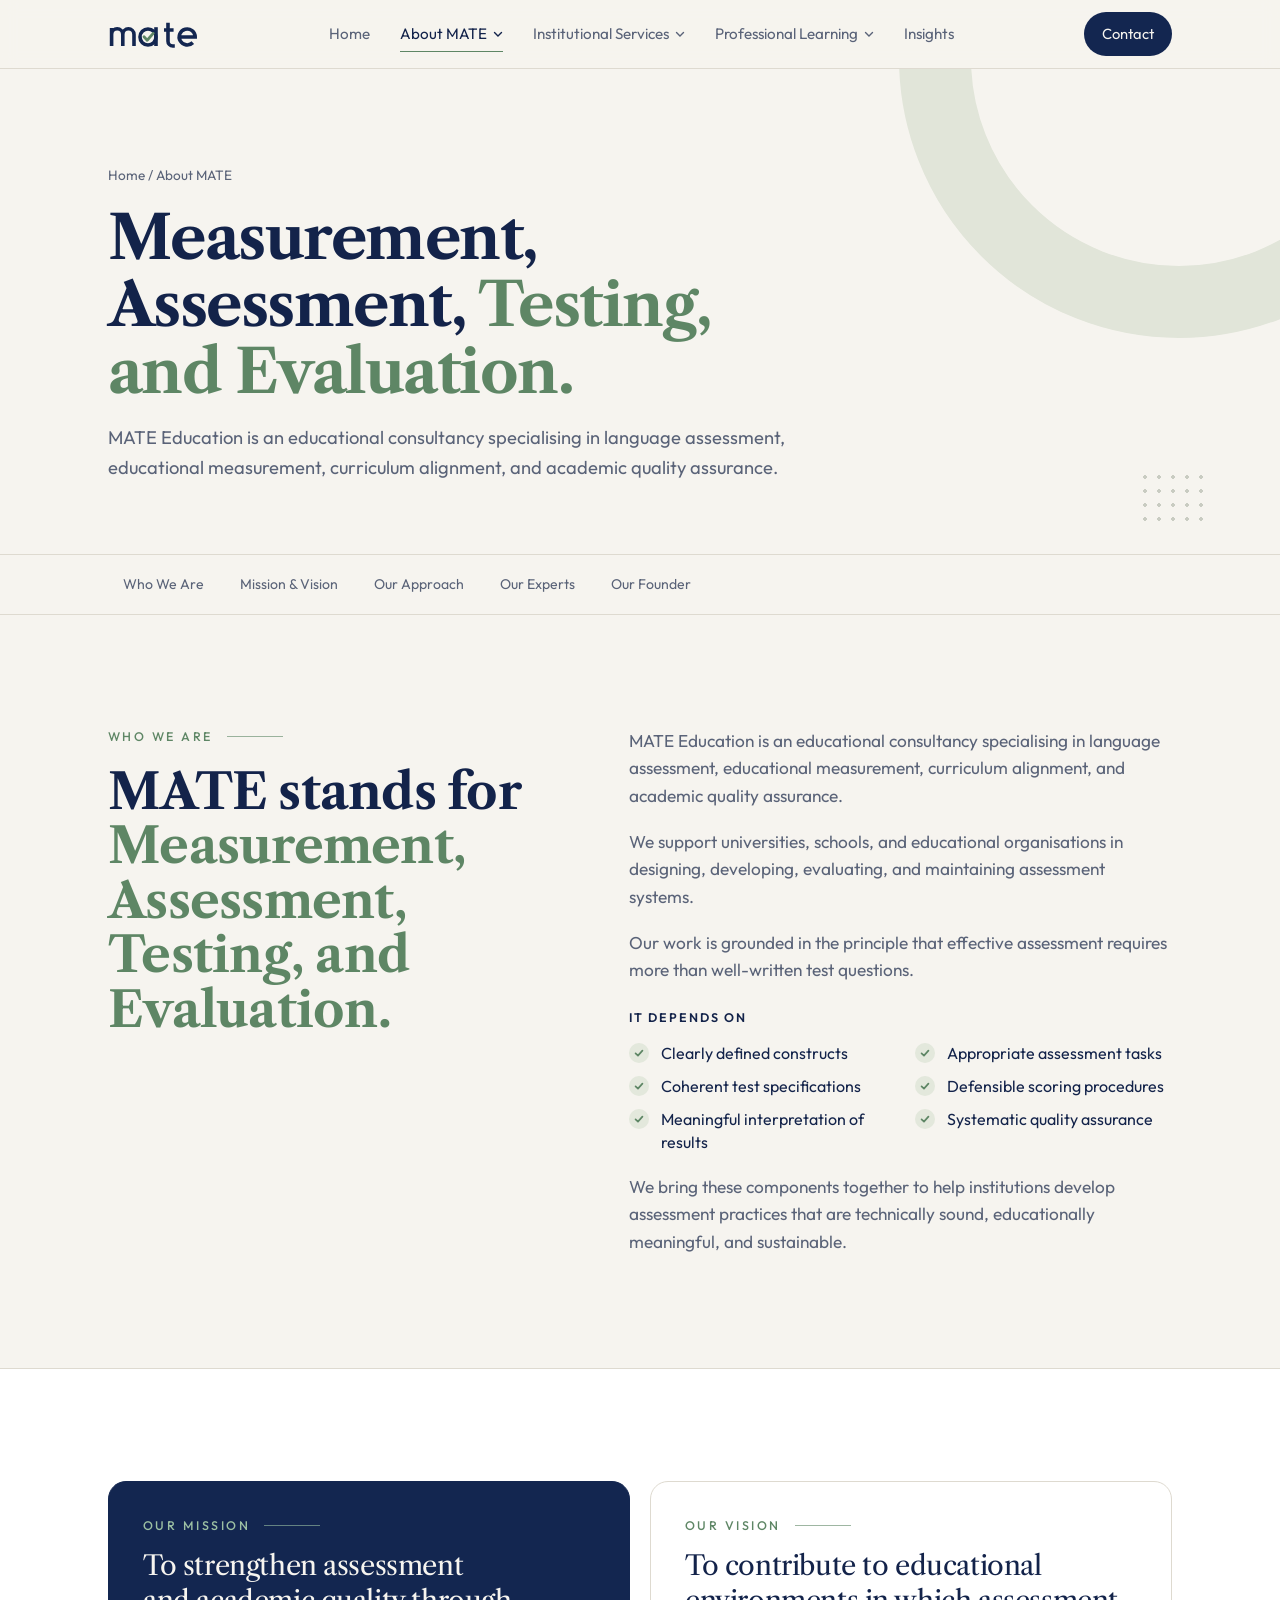
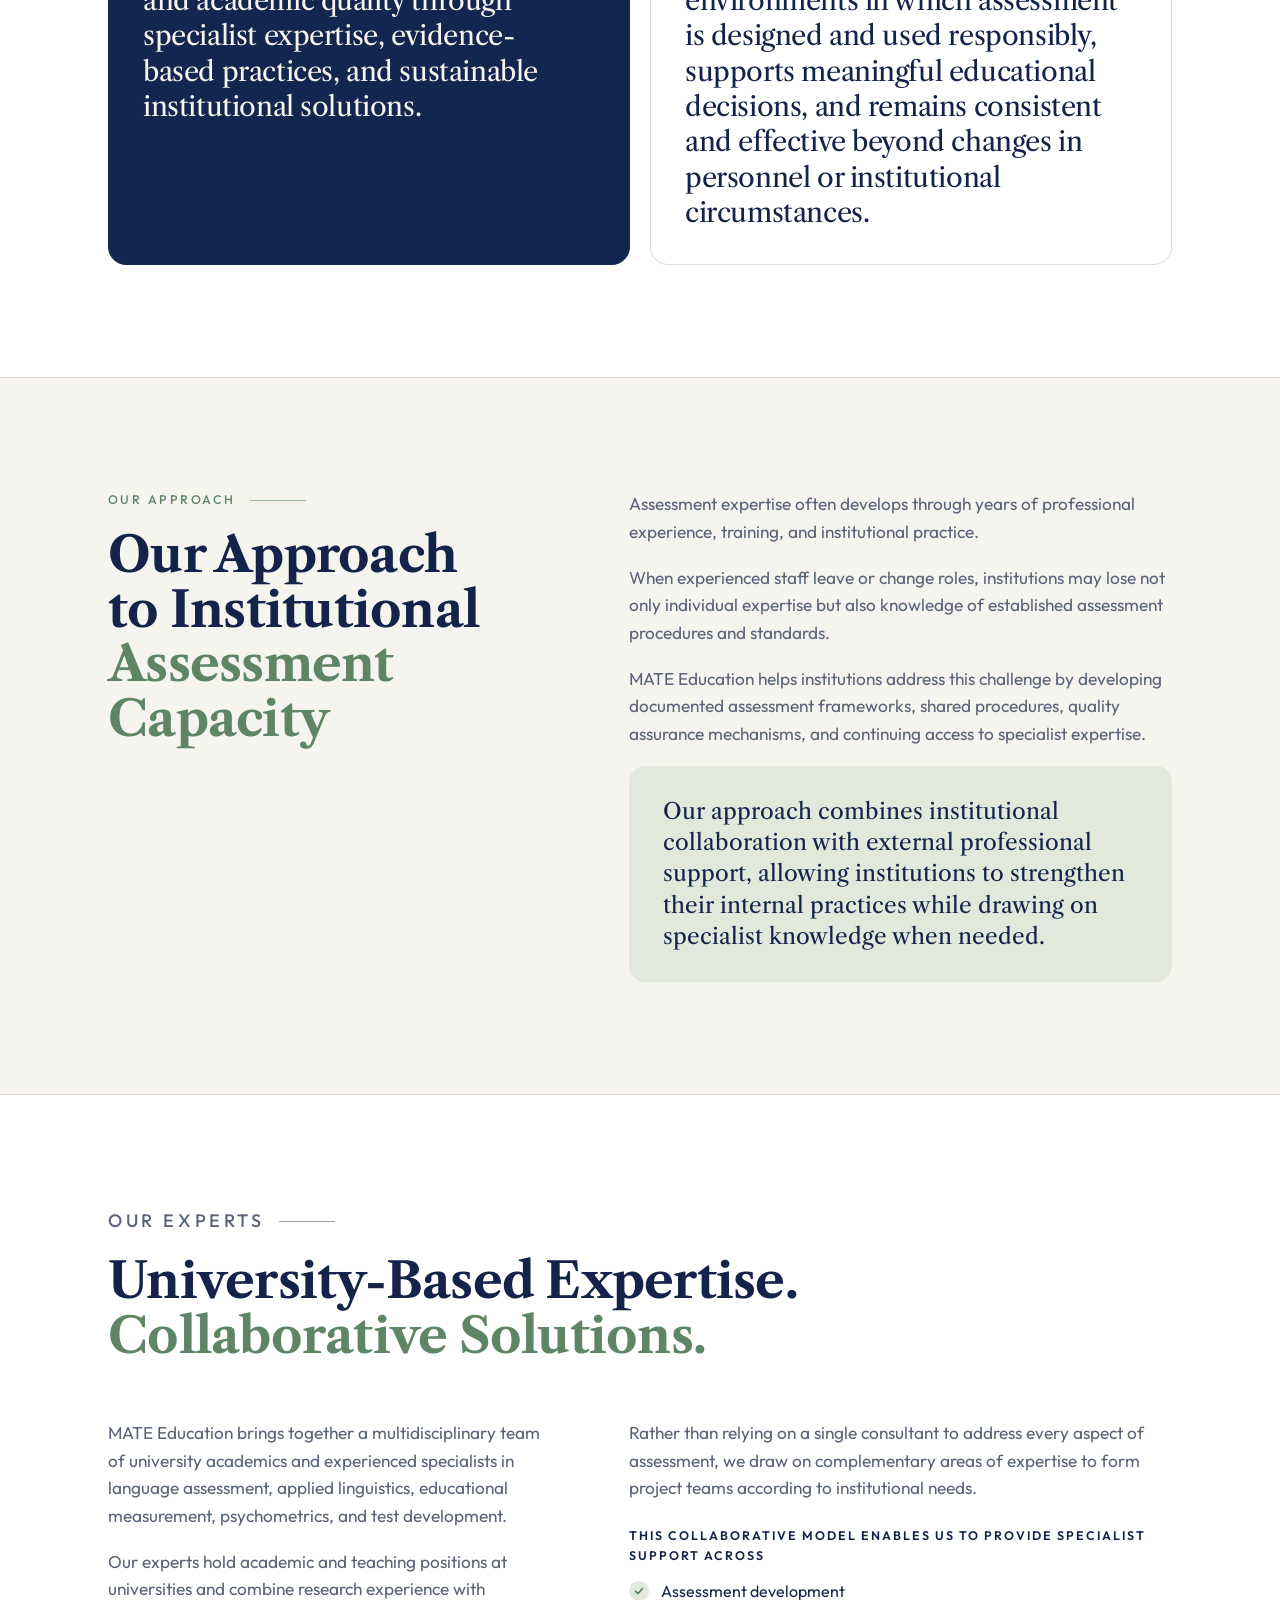
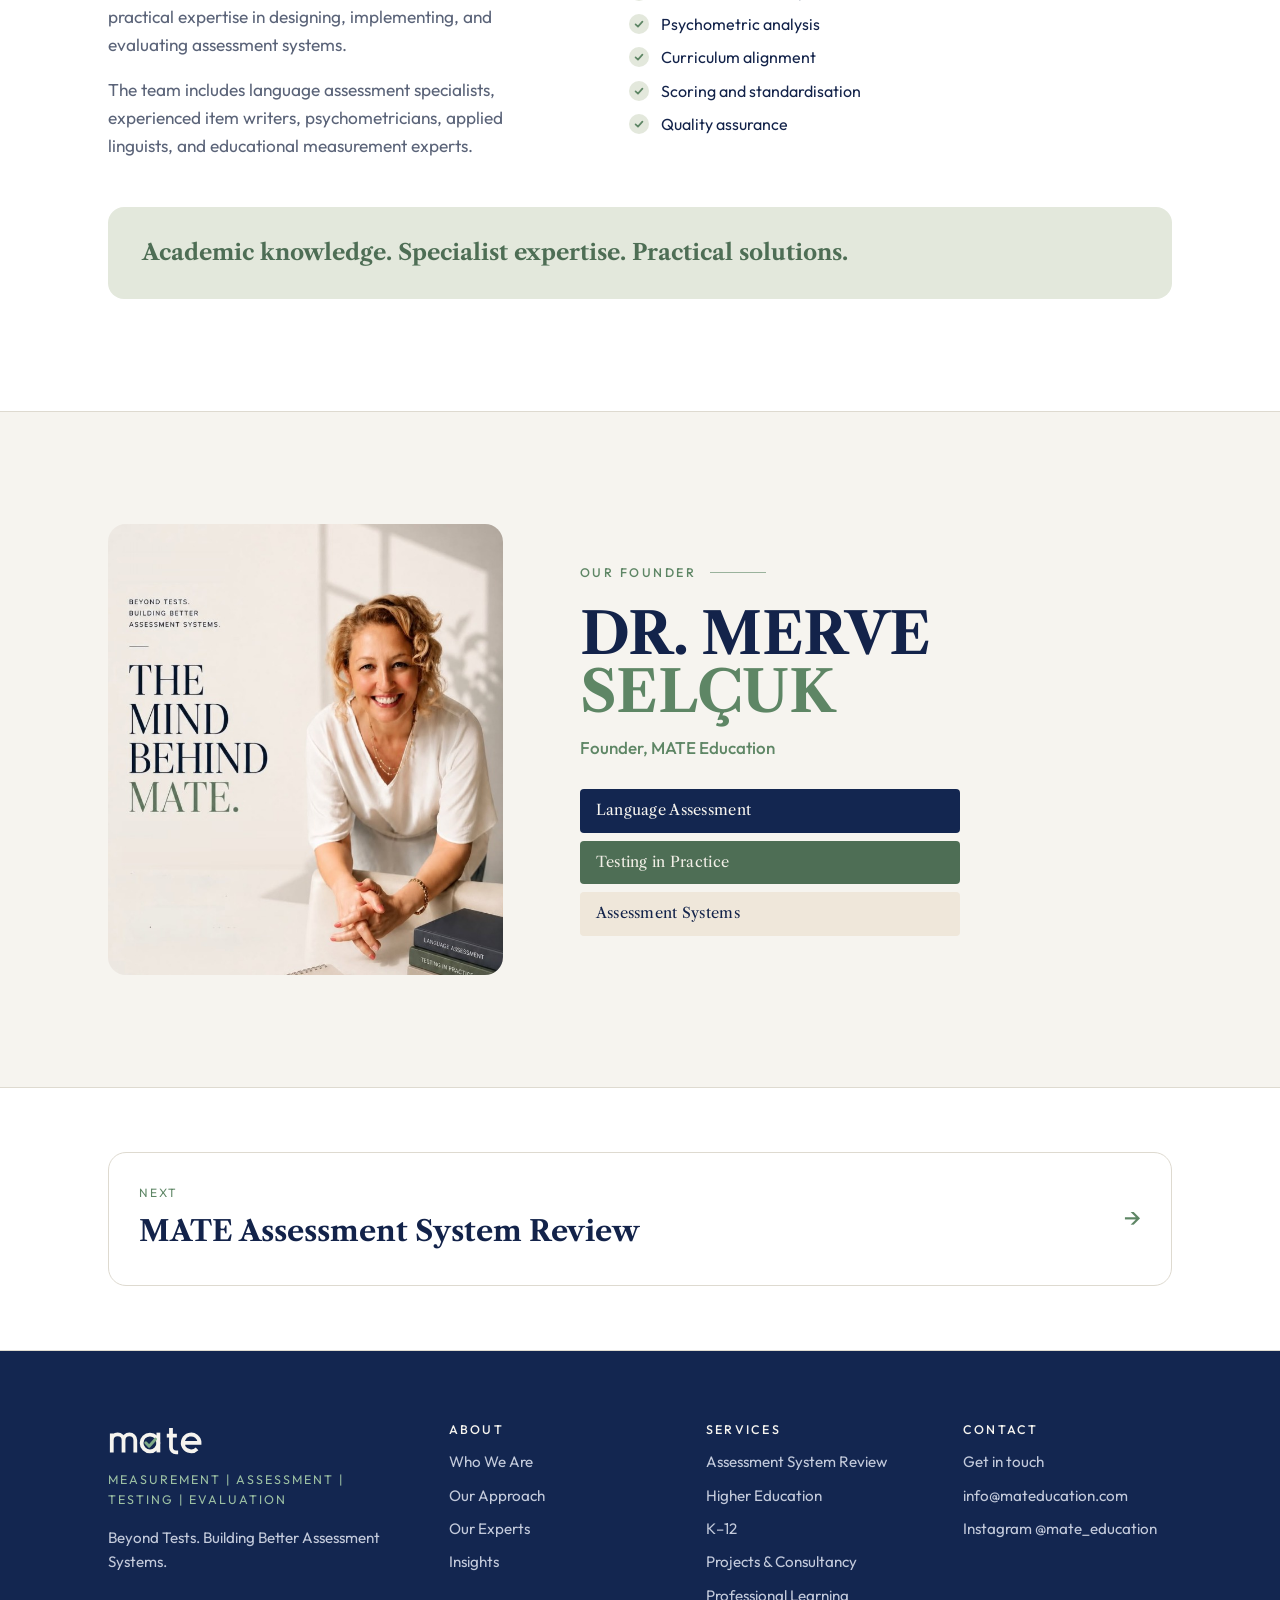
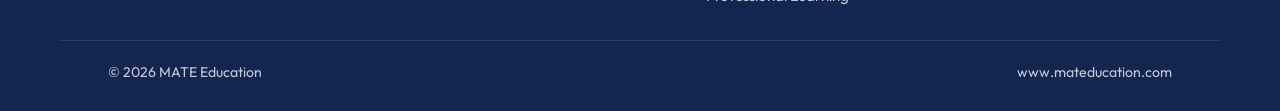
==== about.html @ e730c43d "Add files via upload" ====
<!DOCTYPE html>
<html lang="en">
<head>
<meta charset="utf-8">
<meta name="viewport" content="width=device-width, initial-scale=1, viewport-fit=cover">
<title>About MATE | Mate Education</title>
<meta name="description" content="MATE stands for Measurement, Assessment, Testing, and Evaluation. An educational consultancy specialising in language assessment, educational measurement, curriculum alignment, and academic quality assurance.">
<meta property="og:title" content="About MATE | Mate Education">
<meta property="og:description" content="MATE stands for Measurement, Assessment, Testing, and Evaluation. An educational consultancy specialising in language assessment, educational measurement, curriculum alignment, and academic quality assurance.">
<link rel="icon" href="data:image/svg+xml,%3Csvg xmlns=%27http://www.w3.org/2000/svg%27 viewBox=%270 0 64 64%27%3E%3Crect width=%2764%27 height=%2764%27 rx=%2714%27 fill=%27%23F6F4EF%27/%3E%3Ccircle cx=%2729%27 cy=%2734%27 r=%2716%27 fill=%27none%27 stroke=%27%23132650%27 stroke-width=%277%27/%3E%3Cpath d=%27M45 16v34%27 stroke=%27%23132650%27 stroke-width=%277%27/%3E%3Cpath d=%27M21 34l6 6 11-12%27 fill=%27none%27 stroke=%27%235E8665%27 stroke-width=%275.5%27 stroke-linecap=%27round%27 stroke-linejoin=%27round%27/%3E%3C/svg%3E">
<meta name="theme-color" content="#F6F4EF">
<link rel="preconnect" href="https://fonts.googleapis.com">
<link rel="preconnect" href="https://fonts.gstatic.com" crossorigin>
<link rel="stylesheet" href="https://fonts.googleapis.com/css2?family=Libre+Caslon+Text:ital,wght@0,400;0,700;1,400&family=Outfit:wght@300;400;500;600&display=swap">
<link rel="stylesheet" href="styles.css">
</head>
<body>
<header class="site-header">
  <div class="wrap nav">
    <a class="brand" href="index.html" aria-label="MATE Education home"><svg class="mark" viewBox="0 0 228 80" role="img" aria-label="mate"><g fill="none" stroke="currentColor" stroke-width="9"><path d="M9 70V25M9 41a14 14 0 0 1 28 0V70M37 41a14 14 0 0 1 28 0V70"/><circle cx="100" cy="47.5" r="20"/><path d="M120 23V70"/><path d="M150 12V58a12 12 0 0 0 12 12h5M140 30h24"/><path d="M178 47.5h40a20 20 0 1 0-5.9 14.1"/></g><path d="M90 47l8 8.5 15-17" fill="none" stroke="#5E8665" stroke-width="7" stroke-linecap="round" stroke-linejoin="round"/></svg></a>
    <nav aria-label="Main">
      <ul class="menu" id="menu">
        <li><a href="index.html">Home</a></li>
        <li>
          <button type="button" aria-expanded="false" aria-current="page">About MATE <svg class="chev" viewBox="0 0 10 10" aria-hidden="true"><path d="M1.5 3.5 5 7l3.5-3.5" fill="none" stroke="currentColor" stroke-width="1.4" stroke-linecap="round"/></svg></button>
          <ul class="sub">
            <li><a href="about.html#who-we-are">Who We Are</a></li>
            <li><a href="about.html#our-approach">Our Approach</a></li>
            <li><a href="about.html#our-experts">Our Experts</a></li>
            <li><a href="about.html#founder">Our Founder</a></li>
          </ul>
        </li>
        <li>
          <button type="button" aria-expanded="false">Institutional Services <svg class="chev" viewBox="0 0 10 10" aria-hidden="true"><path d="M1.5 3.5 5 7l3.5-3.5" fill="none" stroke="currentColor" stroke-width="1.4" stroke-linecap="round"/></svg></button>
          <ul class="sub">
            <li><a href="services.html">All Institutional Services<small>Overview</small></a></li>
            <li><a href="review.html">Assessment System Review<small>Understand where you are</small></a></li>
            <li><a href="higher-education.html">Higher Education Solutions<small>For universities</small></a></li>
            <li><a href="k12.html">K–12 Assessment Solutions<small>For schools and school groups</small></a></li>
            <li><a href="consultancy.html">Institutional Projects &amp; Consultancy<small>Specialist project support</small></a></li>
            <li><a href="consultancy.html#corporate">Corporate Assessment<small>English for professional communication</small></a></li>
          </ul>
        </li>
        <li>
          <button type="button" aria-expanded="false">Professional Learning <svg class="chev" viewBox="0 0 10 10" aria-hidden="true"><path d="M1.5 3.5 5 7l3.5-3.5" fill="none" stroke="currentColor" stroke-width="1.4" stroke-linecap="round"/></svg></button>
          <ul class="sub">
            <li><a href="professional-learning.html#certificates">Certificate Programmes</a></li>
            <li><a href="professional-learning.html#courses">Courses &amp; Workshops</a></li>
            <li><a href="professional-learning.html#bespoke">Bespoke Training</a></li>
            <li><a href="professional-learning.html#events">Events</a></li>
          </ul>
        </li>
        <li><a href="insights.html">Insights</a></li>
        <li class="mobile-cta"><a href="contact.html">Contact us</a></li>
      </ul>
    </nav>
    <a class="nav-cta" href="contact.html">Contact</a>
    <button class="burger" type="button" aria-label="Open menu" aria-expanded="false" aria-controls="menu"><span></span></button>
  </div>
</header>

<main>
  <section class="page-head">
    <span class="ring" aria-hidden="true"></span>
    <span class="dots" aria-hidden="true"></span>
    <div class="wrap">
      <p class="crumbs"><a href="index.html">Home</a> / About MATE</p>
      <h1>Measurement, Assessment, <span class="green">Testing, and Evaluation.</span></h1>
      <p class="lede">MATE Education is an educational consultancy specialising in language assessment, educational measurement, curriculum alignment, and academic quality assurance.</p>
    </div>
  </section>

  <nav class="onpage" aria-label="On this page">
    <div class="wrap"><a href="#who-we-are">Who We Are</a><a href="#mission">Mission &amp; Vision</a><a href="#our-approach">Our Approach</a><a href="#our-experts">Our Experts</a><a href="#founder">Our Founder</a></div>
  </nav>

  <section class="block" id="who-we-are">
    <div class="wrap split">
      <div class="sticky-col">
        <p class="eyebrow">Who We Are</p>
        <h2>MATE stands for <span class="green">Measurement, Assessment, Testing, and Evaluation.</span></h2>
      </div>
      <div class="prose">
        <p>MATE Education is an educational consultancy specialising in language assessment, educational measurement, curriculum alignment, and academic quality assurance.</p>
        <p>We support universities, schools, and educational organisations in designing, developing, evaluating, and maintaining assessment systems.</p>
        <p>Our work is grounded in the principle that effective assessment requires more than well-written test questions.</p>
        <p class="label">It depends on</p>
        <ul class="ticks">
          <li>Clearly defined constructs</li>
          <li>Appropriate assessment tasks</li>
          <li>Coherent test specifications</li>
          <li>Defensible scoring procedures</li>
          <li>Meaningful interpretation of results</li>
          <li>Systematic quality assurance</li>
        </ul>
        <p>We bring these components together to help institutions develop assessment practices that are technically sound, educationally meaningful, and sustainable.</p>
      </div>
    </div>
  </section>

  <section class="block alt" id="mission">
    <div class="wrap mv">
      <div>
        <p class="eyebrow">Our Mission</p>
        <h3>To strengthen assessment and academic quality through specialist expertise, evidence-based practices, and sustainable institutional solutions.</h3>
      </div>
      <div>
        <p class="eyebrow">Our Vision</p>
        <h3>To contribute to educational environments in which assessment is designed and used responsibly, supports meaningful educational decisions, and remains consistent and effective beyond changes in personnel or institutional circumstances.</h3>
      </div>
    </div>
  </section>

  <section class="block" id="our-approach">
    <div class="wrap split">
      <div class="sticky-col">
        <p class="eyebrow">Our Approach</p>
        <h2>Our Approach to Institutional <span class="green">Assessment Capacity</span></h2>
      </div>
      <div class="prose">
        <p>Assessment expertise often develops through years of professional experience, training, and institutional practice.</p>
        <p>When experienced staff leave or change roles, institutions may lose not only individual expertise but also knowledge of established assessment procedures and standards.</p>
        <p>MATE Education helps institutions address this challenge by developing documented assessment frameworks, shared procedures, quality assurance mechanisms, and continuing access to specialist expertise.</p>
        <p class="callout">Our approach combines institutional collaboration with external professional support, allowing institutions to strengthen their internal practices while drawing on specialist knowledge when needed.</p>
      </div>
    </div>
  </section>

  <section class="block alt" id="our-experts">
    <div class="wrap">
      <div class="head">
        <p class="eyebrow">Our Experts</p>
        <h2>University-Based Expertise. <span class="green">Collaborative Solutions.</span></h2>
      </div>
      <div class="split">
        <div class="prose">
          <p>MATE Education brings together a multidisciplinary team of university academics and experienced specialists in language assessment, applied linguistics, educational measurement, psychometrics, and test development.</p>
          <p>Our experts hold academic and teaching positions at universities and combine research experience with practical expertise in designing, implementing, and evaluating assessment systems.</p>
          <p>The team includes language assessment specialists, experienced item writers, psychometricians, applied linguists, and educational measurement experts.</p>
        </div>
        <div class="prose">
          <p>Rather than relying on a single consultant to address every aspect of assessment, we draw on complementary areas of expertise to form project teams according to institutional needs.</p>
          <p class="label">This collaborative model enables us to provide specialist support across</p>
          <ul class="ticks one">
            <li>Assessment development</li>
            <li>Psychometric analysis</li>
            <li>Curriculum alignment</li>
            <li>Scoring and standardisation</li>
            <li>Quality assurance</li>
          </ul>
        </div>
      </div>
      <p class="callout" style="margin-top:clamp(32px,5vw,48px)"><strong>Academic knowledge. Specialist expertise. Practical solutions.</strong></p>
    </div>
  </section>

  <section class="block" id="founder">
    <div class="wrap founder">
      <img src="drmerveselcuk.jpg" alt="Dr. Merve Selçuk, founder of MATE Education" width="702" height="803">
      <div>
        <p class="eyebrow">Our Founder</p>
        <p class="name" style="margin-top:22px">Dr. Merve<br><span class="green">Selçuk</span></p>
        <p class="role">Founder, MATE Education</p>
        <div class="spines" aria-hidden="true"><span>Language Assessment</span><span>Testing in Practice</span><span>Assessment Systems</span></div>
      </div>
    </div>
  </section>

  <section class="block alt" style="padding-block:clamp(40px,6vw,64px)">
    <div class="wrap"><a class="next-page" href="review.html"><span><small>Next</small><strong>MATE Assessment System Review</strong></span></a></div>
  </section>
</main>

<footer class="site-footer">
  <div class="wrap foot-grid">
    <div class="foot-brand">
      <svg class="mark" viewBox="0 0 228 80" role="img" aria-label="mate"><g fill="none" stroke="currentColor" stroke-width="9"><path d="M9 70V25M9 41a14 14 0 0 1 28 0V70M37 41a14 14 0 0 1 28 0V70"/><circle cx="100" cy="47.5" r="20"/><path d="M120 23V70"/><path d="M150 12V58a12 12 0 0 0 12 12h5M140 30h24"/><path d="M178 47.5h40a20 20 0 1 0-5.9 14.1"/></g><path d="M90 47l8 8.5 15-17" fill="none" stroke="#7FAA88" stroke-width="7" stroke-linecap="round" stroke-linejoin="round"/></svg>
      <p class="acr">Measurement | Assessment | Testing | Evaluation</p>
      <p>Beyond Tests. Building Better Assessment Systems.</p>
    </div>
    <div>
      <h4>About</h4>
      <ul>
        <li><a href="about.html#who-we-are">Who We Are</a></li>
        <li><a href="about.html#our-approach">Our Approach</a></li>
        <li><a href="about.html#our-experts">Our Experts</a></li>
        <li><a href="insights.html">Insights</a></li>
      </ul>
    </div>
    <div>
      <h4>Services</h4>
      <ul>
        <li><a href="review.html">Assessment System Review</a></li>
        <li><a href="higher-education.html">Higher Education</a></li>
        <li><a href="k12.html">K–12</a></li>
        <li><a href="consultancy.html">Projects &amp; Consultancy</a></li>
        <li><a href="professional-learning.html">Professional Learning</a></li>
      </ul>
    </div>
    <div>
      <h4>Contact</h4>
      <ul>
        <li><a href="contact.html">Get in touch</a></li>
        <li>info@mateducation.com</li>
        <li><a href="https://www.instagram.com/mate_education/" target="_blank" rel="noopener">Instagram @mate_education</a></li>
      </ul>
    </div>
  </div>
  <div class="wrap foot-bottom"><span>© 2026 MATE Education</span><span>www.mateducation.com</span></div>
</footer>

<script>
(function(){
  var header=document.querySelector('.site-header');
  var burger=header.querySelector('.burger');
  burger.addEventListener('click',function(){
    var open=header.classList.toggle('nav-open');
    burger.setAttribute('aria-expanded',open);
    burger.setAttribute('aria-label',open?'Close menu':'Open menu');
  });
  header.querySelectorAll('.menu>li>button').forEach(function(btn){
    btn.addEventListener('click',function(){
      var li=btn.parentElement, open=!li.classList.contains('open');
      header.querySelectorAll('.menu>li.open').forEach(function(o){o.classList.remove('open');o.firstElementChild.setAttribute('aria-expanded','false');});
      if(open){li.classList.add('open');btn.setAttribute('aria-expanded','true');}
    });
  });
  document.addEventListener('click',function(e){
    if(!header.contains(e.target)) header.querySelectorAll('.menu>li.open').forEach(function(o){o.classList.remove('open');o.firstElementChild.setAttribute('aria-expanded','false');});
  });
  document.addEventListener('keydown',function(e){
    if(e.key==='Escape'){header.classList.remove('nav-open');header.querySelectorAll('.menu>li.open').forEach(function(o){o.classList.remove('open');});}
  });
  header.querySelectorAll('.menu a').forEach(function(a){a.addEventListener('click',function(){header.classList.remove('nav-open');});});
  var logo=document.getElementById('drawLogo');
  if(logo) logo.addEventListener('click',function(){
    logo.querySelectorAll('.ink,.tick,.pop').forEach(function(el){el.style.animation='none';void el.getBoundingClientRect();el.style.animation='';});
  });
  document.querySelectorAll('.copy').forEach(function(b){
    b.addEventListener('click',function(){
      var el=document.getElementById(b.dataset.copy),t=el.textContent;
      function sel(){var r=document.createRange();r.selectNodeContents(el);var s=getSelection();s.removeAllRanges();s.addRange(r);}
      if(navigator.clipboard&&navigator.clipboard.writeText){navigator.clipboard.writeText(t).then(function(){b.textContent='Copied';setTimeout(function(){b.textContent='Copy'},1600)},sel);}else sel();
    });
  });
})();
</script>
</body>
</html>
---- styles.css ----
/* MATE Education: shared styles for every page.
   Layout: cream paper, navy serif headlines, sage accents; pale sage rings and dot grids from the Instagram carousels as the recurring motif. */
:root{
  --navy:#132650;
  --sage:#5E8665;
  --sage-deep:#4E6E55;
  --sage-soft:#E3E8DC;
  --sage-ring:#E1E5D9;
  --sand:#EFE7DA;
  --bg:#F6F4EF;
  --surface:#FFFFFF;
  --fg:#13234A;
  --muted:#5A6378;
  --line:#DEDAD0;
  --dot:#C9CCC2;
  --serif:"Libre Caslon Text",Georgia,"Times New Roman",serif;
  --sans:"Outfit","Segoe UI",system-ui,-apple-system,sans-serif;
  --header-h:68px;
  color-scheme:light;
}

/* base */
*{box-sizing:border-box}
html{scroll-behavior:smooth;scroll-padding-top:calc(var(--header-h) + 16px)}
body{margin:0;background:var(--bg);color:var(--fg);font-family:var(--sans);font-size:1.0625rem;line-height:1.6}
a{color:inherit}
img{max-width:100%}
::selection{background:var(--sage-soft);color:var(--fg)}
:focus-visible{outline:2px solid var(--sage);outline-offset:3px;border-radius:4px}
.wrap{max-width:1160px;margin:0 auto;padding-inline:clamp(16px,5vw,48px)}
h1,h2,h3,h4{font-family:var(--serif);font-weight:700;line-height:1.1;letter-spacing:-.015em;text-wrap:balance;margin:0;color:var(--fg)}
h2{font-size:clamp(2rem,4.4vw,3.1rem)}
h3{font-size:1.3rem;line-height:1.22}
p{margin:0}
.green{color:var(--sage)}
.eyebrow{font-size:.78rem;letter-spacing:.2em;text-transform:uppercase;color:var(--sage);display:flex;align-items:center;gap:14px;font-weight:500;margin:0}
.eyebrow::after{content:"";width:56px;height:1px;background:currentColor;opacity:.6}
.dots{background-image:radial-gradient(var(--dot) 1.7px,transparent 1.8px);background-size:14px 14px}
.ring{position:absolute;border-radius:50%;pointer-events:none;border:solid var(--sage-ring)}

/* header + navigation */
.site-header{position:sticky;top:env(safe-area-inset-top,0px);z-index:50;background:rgba(246,244,239,.94);backdrop-filter:blur(8px);-webkit-backdrop-filter:blur(8px);border-bottom:1px solid var(--line)}
.nav{display:flex;align-items:center;justify-content:space-between;gap:20px;min-height:var(--header-h)}
.brand{display:block;text-decoration:none;flex:none}
.brand .mark{display:block;height:2rem;width:auto;color:var(--navy)}
.menu{display:flex;align-items:center;gap:clamp(4px,1.2vw,14px);list-style:none;margin:0;padding:0}
.menu>li{position:relative}
.menu>li>a,.menu>li>button{display:inline-flex;align-items:center;gap:6px;padding:10px 8px;font:inherit;font-size:.95rem;color:var(--muted);text-decoration:none;background:none;border:0;cursor:pointer;position:relative}
.menu>li>a::after,.menu>li>button::after{content:"";position:absolute;left:8px;right:8px;bottom:4px;height:1px;background:var(--sage);transform:scaleX(0);transform-origin:left;transition:transform .3s ease}
.menu>li>a[aria-current="page"],.menu>li>button[aria-current="page"]{color:var(--fg)}
.menu>li>a[aria-current="page"]::after,.menu>li>button[aria-current="page"]::after{transform:scaleX(1)}
.chev{width:10px;height:10px;transition:transform .25s ease}
.sub{position:absolute;top:100%;left:-8px;min-width:310px;list-style:none;margin:0;padding:10px;background:var(--surface);border:1px solid var(--line);border-radius:14px;box-shadow:0 20px 40px -24px rgba(19,35,74,.35);opacity:0;visibility:hidden;transform:translateY(6px);transition:opacity .2s ease,transform .2s ease,visibility 0s linear .2s}
.sub a{display:block;padding:9px 12px;border-radius:9px;text-decoration:none;font-size:.95rem;color:var(--fg)}
.sub a small{display:block;color:var(--muted);font-size:.8rem;line-height:1.35;margin-top:2px}
.sub a:hover,.sub a:focus-visible{background:var(--sage-soft)}
.menu>li:hover>.sub,.menu>li:focus-within>.sub,.menu>li.open>.sub{opacity:1;visibility:visible;transform:none;transition:opacity .2s ease,transform .2s ease}
.menu>li:hover .chev,.menu>li.open .chev{transform:rotate(180deg)}
.nav-cta{background:var(--navy);color:var(--bg);padding:10px 18px;border-radius:999px;text-decoration:none;font-size:.92rem;white-space:nowrap;transition:background-color .25s ease}
.burger{display:none;width:44px;height:44px;border:1px solid var(--line);border-radius:12px;background:var(--surface);cursor:pointer;place-items:center}
.burger span,.burger span::before,.burger span::after{display:block;width:18px;height:1.5px;background:var(--fg);position:relative;transition:transform .25s ease,background-color .25s ease}
.burger span::before,.burger span::after{content:"";position:absolute;left:0}
.burger span::before{top:-6px}.burger span::after{top:6px}
.nav-open .burger span{background:transparent}
.nav-open .burger span::before{transform:translateY(6px) rotate(45deg)}
.nav-open .burger span::after{transform:translateY(-6px) rotate(-45deg)}
@media (max-width:980px){
  .burger{display:grid}
  .nav-cta{display:none}
  .menu{position:fixed;inset:calc(var(--header-h) + env(safe-area-inset-top,0px)) 0 auto 0;max-height:calc(100svh - var(--header-h));overflow-y:auto;flex-direction:column;align-items:stretch;gap:0;padding:8px clamp(16px,5vw,48px) 24px;background:var(--bg);border-bottom:1px solid var(--line);box-shadow:0 24px 40px -30px rgba(19,35,74,.4);display:none}
  .nav-open .menu{display:flex}
  .menu>li{border-bottom:1px solid var(--line)}
  .menu>li>a,.menu>li>button{width:100%;justify-content:space-between;padding:16px 0;font-size:1.05rem;color:var(--fg)}
  .menu>li>a::after,.menu>li>button::after{display:none}
  .sub{position:static;opacity:1;visibility:visible;transform:none;box-shadow:none;border:0;padding:0 0 12px;min-width:0;display:none;background:transparent}
  .menu>li.open>.sub{display:block}
  .menu>li:hover>.sub{display:none}
  .menu>li.open:hover>.sub{display:block}
  .menu .mobile-cta{display:block;border:0;padding-top:18px}
  .menu .mobile-cta a{display:inline-flex;background:var(--navy);color:var(--bg);padding:12px 22px;border-radius:999px;text-decoration:none}
}
@media (min-width:981px){.menu .mobile-cta{display:none}}

/* buttons */
.btns{display:flex;flex-wrap:wrap;gap:12px}
.btn{display:inline-flex;align-items:center;gap:10px;padding:14px 24px;border-radius:999px;font-weight:500;text-decoration:none;font-size:1rem;border:1px solid transparent;transition:transform .25s ease,box-shadow .25s ease,background-color .25s ease,color .25s ease}
.btn-primary{background:var(--navy);color:var(--bg)}
.btn-primary::after{content:"→";display:inline-block;transition:transform .3s ease}
.btn-ghost{border-color:var(--fg);color:var(--fg)}
.btn:active{transform:scale(.98)}
.link-arrow{display:inline-flex;align-items:center;gap:8px;color:var(--sage-deep);font-weight:500;text-decoration:none;font-size:.97rem}
.link-arrow::after{content:"→";transition:transform .3s ease}

/* sections */
section.block{padding-block:clamp(64px,9vw,112px)}
.alt{background:var(--surface);border-block:1px solid var(--line)}
.head{display:grid;gap:18px;max-width:760px;margin-bottom:clamp(36px,5vw,56px)}
.head p{color:var(--muted);font-size:1.125rem;max-width:62ch}

/* hero (home) */
.hero{position:relative;overflow:hidden;min-height:calc(100svh - var(--header-h));display:grid;align-content:center;padding-block:clamp(32px,6vh,72px) clamp(72px,10vh,96px)}
.hero .ring.r1{width:min(92vw,820px);aspect-ratio:1;border-width:clamp(44px,8vw,100px);right:-22%;top:-38%;animation:drift 22s ease-in-out infinite alternate}
.hero .ring.r2{width:min(60vw,460px);aspect-ratio:1;border-width:clamp(30px,5vw,60px);left:-16%;bottom:-30%;opacity:.7;animation:drift 26s ease-in-out infinite alternate-reverse}
@keyframes drift{to{transform:translate(-18px,14px) rotate(4deg)}}
.hero .dots{position:absolute;width:84px;height:70px;right:clamp(16px,6vw,72px);bottom:clamp(70px,12vh,120px);pointer-events:none}
.hero-grid{position:relative;display:grid;grid-template-columns:1.4fr .85fr;gap:clamp(32px,6vw,80px);align-items:center}
.hero-grid>*{min-width:0}
.hero .tag{font-size:.78rem;letter-spacing:.22em;text-transform:uppercase;color:var(--muted)}
.hero .rule{width:64px;height:2px;background:var(--sage);margin-block:clamp(14px,2.4vh,22px);transform-origin:left;transform:scaleX(0);animation:grow .6s ease .5s forwards}
.hero h1{font-size:clamp(2.2rem,4.6vw,3.5rem);letter-spacing:-.025em;line-height:1.04}
.hero .lede{margin-top:clamp(18px,3vh,24px);max-width:56ch;color:var(--muted);font-size:1.125rem}
.hero .btns{margin-top:clamp(24px,4vh,32px)}
.cue{position:absolute;left:50%;bottom:22px;translate:-50% 0;display:grid;justify-items:center;gap:8px;font-size:.72rem;letter-spacing:.22em;text-transform:uppercase;color:var(--muted);text-decoration:none}
.cue span{width:22px;height:34px;border:1.5px solid currentColor;border-radius:12px;position:relative}
.cue span::after{content:"";position:absolute;left:50%;top:7px;width:3px;height:7px;margin-left:-1.5px;border-radius:2px;background:var(--sage);animation:wheel 1.8s ease-in-out infinite}
@keyframes wheel{0%{transform:translateY(0);opacity:1}70%{transform:translateY(10px);opacity:0}100%{opacity:0}}
@media (max-width:860px){.hero{min-height:0}.hero-grid{grid-template-columns:1fr}.cue{display:none}}

/* animated wordmark */
.draw-logo{display:block;width:min(56vw,210px);height:auto;overflow:visible;cursor:pointer;color:var(--navy);margin-bottom:clamp(14px,2.4vh,22px)}
.draw-logo .ink{fill:none;stroke:currentColor;stroke-width:9;stroke-dasharray:1.05;stroke-dashoffset:1.05;animation:write .7s cubic-bezier(.6,.05,.3,1) forwards}
.draw-logo .tick{fill:none;stroke:var(--sage);stroke-width:7;stroke-linecap:round;stroke-linejoin:round;stroke-dasharray:1.05;stroke-dashoffset:1.05;animation:write .45s cubic-bezier(.3,.7,.2,1) 1.6s forwards}
.draw-logo .m1{animation-delay:.1s}.draw-logo .m2{animation-delay:.2s}.draw-logo .m3{animation-delay:.3s}
.draw-logo .a1{animation-delay:.45s}.draw-logo .a2{animation-delay:.65s}
.draw-logo .t1{animation-delay:.8s}.draw-logo .t2{animation-delay:.95s}.draw-logo .e1{animation-delay:1.05s}
.draw-logo .pop{transform-box:fill-box;transform-origin:center;animation:pop .5s cubic-bezier(.3,1.6,.5,1) 1.9s both}
@keyframes write{to{stroke-dashoffset:0}}
@keyframes pop{0%{transform:scale(1)}45%{transform:scale(1.18)}100%{transform:scale(1)}}
@keyframes grow{to{transform:scaleX(1)}}
.rise{opacity:0;transform:translateY(12px);animation:rise .8s cubic-bezier(.2,.7,.2,1) forwards}
.rise.d0{animation-delay:.3s}.rise.d1{animation-delay:.45s}.rise.d2{animation-delay:.6s}.rise.d3{animation-delay:.75s}.rise.d4{animation-delay:.9s}.rise.d5{animation-delay:1.6s}
@keyframes rise{to{opacity:1;transform:none}}

/* MATE acronym card */
.acronym{background:var(--surface);border:1px solid var(--line);border-radius:18px;padding:clamp(22px,3vw,30px);box-shadow:0 18px 40px -28px rgba(19,35,74,.35)}
.acronym .eyebrow{margin-bottom:18px}
.acronym ol{list-style:none;margin:0;padding:0;display:grid}
.acronym li{display:grid;grid-template-columns:48px 1fr;align-items:center;gap:14px;padding-block:12px;border-bottom:1px solid var(--line)}
.acronym li:last-child{border-bottom:0}
.acronym .L{font-family:var(--serif);font-size:2rem;line-height:1;color:var(--sage);font-weight:700;text-align:center}
.acronym .W{font-size:1.1rem;font-weight:500}
.acronym .foot{margin-top:16px;padding-top:16px;border-top:1px solid var(--line);font-family:var(--serif);font-style:italic;color:var(--muted)}

/* intro statement + pull quote */
.intro-grid{display:grid;grid-template-columns:1fr 1fr;gap:clamp(32px,6vw,80px);align-items:start}
.intro-grid>*{min-width:0}
.intro-grid .text{display:grid;gap:18px;color:var(--muted);font-size:1.1rem}
.pull{font-family:var(--serif);font-size:clamp(1.8rem,3.6vw,2.7rem);line-height:1.18;letter-spacing:-.01em;text-wrap:balance;position:relative;padding-top:28px}
.pull::before{content:"";position:absolute;top:0;left:0;width:56px;height:2px;background:var(--sage)}
.pull em{font-style:normal;color:var(--sage)}
.disciplines{display:flex;flex-wrap:wrap;gap:8px;margin-top:6px}
.disciplines span{font-size:.82rem;padding:5px 12px;border-radius:999px;border:1px solid var(--line);color:var(--muted);background:var(--surface)}
@media (max-width:860px){.intro-grid{grid-template-columns:1fr}}

/* audience cards */
.audiences{display:grid;grid-template-columns:1.25fr 1fr;gap:20px}
.audiences>*{min-width:0}
.aud{background:var(--surface);border:1px solid var(--line);border-radius:18px;padding:clamp(24px,3vw,34px);display:flex;flex-direction:column;gap:14px;position:relative;overflow:hidden}
.aud .who{font-size:.75rem;letter-spacing:.18em;text-transform:uppercase;color:var(--sage);font-weight:500}
.aud h3{font-size:1.55rem}
.aud>p{color:var(--muted)}
.aud .link-arrow{margin-top:auto}
.aud-stack{display:grid;gap:20px}
.aud.primary{background:var(--navy);border-color:var(--navy);color:var(--bg)}
.aud.primary h3,.aud.primary h4{color:var(--bg)}
.aud.primary .who{color:#9CC0A3}
.aud.primary>p{color:#C3CADB}
.aud.primary .ring{width:340px;aspect-ratio:1;border-width:46px;border-color:rgba(255,255,255,.05);right:-150px;bottom:-170px}
.subs{display:grid;gap:12px;margin-top:8px;position:relative}
.subs a{display:block;text-decoration:none;padding:18px 20px;border-radius:14px;background:rgba(255,255,255,.06);border:1px solid rgba(255,255,255,.12);transition:background-color .3s ease,border-color .3s ease,transform .3s ease}
.subs h4{font-size:1.15rem}
.subs .sx{display:inline-flex;gap:8px;margin-top:12px;color:#9CC0A3;font-size:.92rem;font-weight:500}
.subs .sx::after{content:"→";transition:transform .3s ease}
.subs p{color:#C3CADB;font-size:.95rem;margin-top:6px}
@media (max-width:860px){.audiences{grid-template-columns:1fr}}

/* approach: Review. Develop. Sustain. */
.approach{display:grid;grid-template-columns:repeat(3,1fr);gap:0;counter-reset:s;list-style:none;margin:0;padding:0;border-top:1px solid var(--line)}
.approach li{counter-increment:s;padding:28px 28px 8px 0;min-width:0;position:relative}
.approach li+li{padding-left:28px;border-left:1px solid var(--line)}
.approach .n{font-family:var(--serif);color:var(--sage);font-size:1rem;display:block;margin-bottom:14px}
.approach h3{font-size:2rem}
.approach p{color:var(--muted);margin-top:12px;font-size:.99rem}
.approach .road{display:inline-block;margin-top:14px;font-size:.82rem;padding:5px 12px;border-radius:999px;background:var(--sage-soft);color:var(--sage-deep);font-weight:500}
.approach-aim{margin-top:clamp(28px,4vw,44px);padding:22px 26px;border-radius:14px;background:var(--sage-soft);color:var(--fg);font-family:var(--serif);font-size:1.2rem;line-height:1.45;max-width:880px}
@media (max-width:860px){.approach{grid-template-columns:1fr}.approach li,.approach li+li{padding:24px 0 12px;border-left:0;border-top:1px solid var(--line)}.approach li:first-child{border-top:0}}

/* why MATE */
.why{display:grid;grid-template-columns:repeat(2,1fr);gap:1px;background:var(--line);border:1px solid var(--line);border-radius:18px;overflow:hidden}
.why>div{background:var(--bg);padding:clamp(24px,3vw,34px);display:grid;grid-template-columns:52px 1fr;gap:18px;align-items:start;min-width:0;transition:background-color .35s ease}
.why .ico{width:52px;height:52px;border-radius:50%;background:var(--sage-soft);display:grid;place-items:center;color:var(--sage);transition:all .35s ease}
.why .ico svg{width:24px;height:24px}
.why p{color:var(--muted);font-size:.98rem;margin-top:8px}
@media (max-width:760px){.why{grid-template-columns:1fr}}

/* closing CTA band */
.cta-band{background:var(--sage-soft);position:relative;overflow:hidden}
.cta-band .ring{width:520px;aspect-ratio:1;border-width:70px;border-color:rgba(255,255,255,.45);left:-260px;bottom:-300px}
.cta-grid{position:relative;display:grid;grid-template-columns:1.3fr 1fr;gap:clamp(28px,5vw,64px);align-items:end}
.cta-grid>*{min-width:0}
.cta-grid p.sub-text{color:var(--muted);margin-top:16px;max-width:56ch}
.cta-side{display:grid;gap:14px}
.contact-line{display:flex;align-items:center;justify-content:space-between;gap:12px;flex-wrap:wrap;padding:16px 20px;background:var(--surface);border:1px solid var(--line);border-radius:14px;transition:border-color .3s ease,transform .3s ease}
.contact-line small{display:block;color:var(--sage);font-size:.75rem;letter-spacing:.14em;text-transform:uppercase}
.contact-line strong{font-weight:500;word-break:break-word;user-select:all}
.copy{background:transparent;border:1px solid var(--line);color:var(--fg);border-radius:999px;padding:7px 14px;font:inherit;font-size:.85rem;cursor:pointer;transition:all .25s ease}
@media (max-width:860px){.cta-grid{grid-template-columns:1fr}}

/* footer */
.site-footer{background:var(--navy);color:#C3CADB;font-size:.95rem}
.site-footer a{text-decoration:none;color:#C3CADB}
.site-footer a:hover{color:#fff}
.foot-grid{display:grid;grid-template-columns:1.4fr repeat(3,1fr);gap:clamp(24px,4vw,48px);padding-block:clamp(48px,7vw,72px) 32px}
.foot-grid>*{min-width:0}
.foot-brand .mark{height:2.1rem;width:auto;color:#F6F4EF;display:block}
.foot-brand p{margin-top:16px;max-width:34ch}
.foot-brand .acr{margin-top:14px;font-size:.78rem;letter-spacing:.16em;text-transform:uppercase;color:#9CC0A3}
.site-footer h4{font-family:var(--sans);font-size:.78rem;letter-spacing:.18em;text-transform:uppercase;color:#F6F4EF;font-weight:500;margin-bottom:14px}
.site-footer ul{list-style:none;margin:0;padding:0;display:grid;gap:9px}
.foot-bottom{display:flex;justify-content:space-between;gap:16px;flex-wrap:wrap;padding-block:20px 28px;border-top:1px solid rgba(255,255,255,.12);font-size:.88rem}
@media (max-width:860px){.foot-grid{grid-template-columns:1fr 1fr}.foot-brand{grid-column:1/-1}}
@media (max-width:460px){.foot-grid{grid-template-columns:1fr}}

/* gentle hover feedback, desktop pointers only */
@media (hover:hover) and (pointer:fine){
  .brand:hover .mark{opacity:.85}
  .menu>li>a:hover::after,.menu>li>button:hover::after{transform:scaleX(1)}
  .menu>li>a:hover,.menu>li>button:hover{color:var(--fg)}
  .nav-cta:hover{background:var(--sage)}
  .btn:hover{transform:translateY(-2px)}
  .btn-primary:hover{box-shadow:0 10px 24px -12px rgba(19,38,80,.55)}
  .btn-primary:hover::after,.link-arrow:hover::after{transform:translateX(4px)}
  .btn-ghost:hover{background:var(--fg);color:var(--bg)}
  .aud{transition:transform .35s ease,box-shadow .35s ease}
  .aud:hover{transform:translateY(-4px);box-shadow:0 22px 40px -28px rgba(19,35,74,.45)}
  .subs a:hover{background:rgba(255,255,255,.1);border-color:rgba(156,192,163,.5)}
  .subs a:hover .sx::after{transform:translateX(4px)}
  .why>div:hover{background:var(--surface)}
  .why>div:hover .ico{background:var(--sage);color:var(--surface);transform:rotate(-6deg)}
  .contact-line:hover{border-color:var(--sage);transform:translateY(-2px)}
  .copy:hover{background:var(--sage);color:var(--surface);border-color:var(--sage)}
  .acronym li .L{transition:transform .3s ease}
  .acronym li:hover .L{transform:scale(1.12)}
}

@media (prefers-reduced-motion:reduce){
  html{scroll-behavior:auto}
  *,*::before,*::after{transition:none!important}
  .draw-logo .ink,.draw-logo .tick{stroke-dashoffset:0;animation:none}
  .draw-logo .pop,.ring,.cue span::after{animation:none}
  .hero .rule{transform:none;animation:none}
  .rise{opacity:1;transform:none;animation:none}
}

/* ===== inner pages ===== */
.page-head{position:relative;overflow:hidden;padding-block:clamp(56px,8vw,96px) clamp(44px,6vw,72px);border-bottom:1px solid var(--line)}
.page-head .ring{width:min(70vw,560px);aspect-ratio:1;border-width:clamp(36px,6vw,72px);right:-14%;top:-60%}
.page-head .dots{position:absolute;width:70px;height:56px;right:clamp(16px,6vw,72px);bottom:28px}
.page-head .wrap{position:relative;display:grid;gap:18px}
.crumbs{font-size:.85rem;color:var(--muted)}
.crumbs a{text-decoration:none}
.crumbs a:hover{color:var(--sage)}
.page-head h1{font-size:clamp(2.3rem,5vw,3.8rem);letter-spacing:-.025em;max-width:20ch}
.page-head .lede{color:var(--muted);font-size:1.15rem;max-width:62ch}

.onpage{position:sticky;top:calc(var(--header-h) + env(safe-area-inset-top,0px));z-index:20;background:rgba(246,244,239,.95);backdrop-filter:blur(6px);-webkit-backdrop-filter:blur(6px);border-bottom:1px solid var(--line)}
.onpage .wrap{display:flex;gap:6px;overflow-x:auto;padding-block:10px;scrollbar-width:none}
.onpage .wrap::-webkit-scrollbar{display:none}
.onpage a{flex:none;font-size:.88rem;text-decoration:none;color:var(--muted);padding:7px 14px;border-radius:999px;border:1px solid transparent;white-space:nowrap;transition:all .25s ease}
.onpage a:hover{color:var(--fg);border-color:var(--line);background:var(--surface)}

.prose{display:grid;gap:18px;max-width:68ch;color:var(--muted);font-size:1.08rem}
.prose strong{color:var(--fg);font-weight:600}
.split{display:grid;grid-template-columns:.9fr 1.1fr;gap:clamp(32px,6vw,80px);align-items:start}
.split>*{min-width:0}
.split .sticky-col{position:sticky;top:calc(var(--header-h) + 80px);display:grid;gap:18px}
@media (max-width:860px){.split{grid-template-columns:1fr}.split .sticky-col{position:static}}

.sub-block{padding-block:clamp(40px,6vw,64px);border-top:1px solid var(--line)}
.sub-block:first-child{border-top:0;padding-top:0}
.sub-block .num{font-family:var(--serif);color:var(--sage);font-size:1rem}
.sub-block h2{font-size:clamp(1.8rem,3.6vw,2.5rem);margin-top:8px}
.sub-block .kicker{font-family:var(--serif);font-style:italic;color:var(--sage-deep);font-size:1.2rem;margin-top:10px}

.label{font-size:.78rem;letter-spacing:.16em;text-transform:uppercase;color:var(--fg);font-weight:600;margin:6px 0 -4px}
.ticks{list-style:none;margin:0;padding:0;display:grid;grid-template-columns:repeat(2,minmax(0,1fr));gap:10px 28px}
.ticks.one{grid-template-columns:1fr}
.ticks li{display:grid;grid-template-columns:22px 1fr;gap:10px;align-items:start;color:var(--fg);font-size:1rem;line-height:1.45}
.ticks li::before{content:"";width:20px;height:20px;margin-top:1px;border-radius:50%;background:var(--sage-soft) url("data:image/svg+xml,%3Csvg xmlns='http://www.w3.org/2000/svg' viewBox='0 0 14 14'%3E%3Cpath d='M3 7.4 5.8 10 11 4.2' fill='none' stroke='%235E8665' stroke-width='2' stroke-linecap='round' stroke-linejoin='round'/%3E%3C/svg%3E") center/12px no-repeat}
@media (max-width:620px){.ticks{grid-template-columns:1fr}}

.features{display:grid;grid-template-columns:repeat(2,minmax(0,1fr));gap:1px;background:var(--line);border:1px solid var(--line);border-radius:18px;overflow:hidden}
.features.three{grid-template-columns:repeat(3,minmax(0,1fr))}
.features>div{background:var(--surface);padding:clamp(22px,2.6vw,30px);display:grid;gap:8px;align-content:start;transition:background-color .3s ease}
.features h3{font-size:1.15rem}
.features p{color:var(--muted);font-size:.97rem}
.features .tag-n{font-family:var(--serif);color:var(--sage);font-size:.95rem}
@media (max-width:900px){.features.three{grid-template-columns:repeat(2,minmax(0,1fr))}}
@media (max-width:620px){.features,.features.three{grid-template-columns:1fr}}

.mv{display:grid;grid-template-columns:1fr 1fr;gap:20px}
.mv>div{background:var(--surface);border:1px solid var(--line);border-radius:18px;padding:clamp(24px,3vw,34px);display:grid;gap:12px;align-content:start}
.mv>div:first-child{background:var(--navy);border-color:var(--navy)}
.mv>div:first-child h3,.mv>div:first-child p{color:var(--bg)}
.mv>div:first-child .eyebrow{color:#9CC0A3}
.mv h3{font-family:var(--serif);font-weight:400;font-size:clamp(1.3rem,2.4vw,1.7rem);line-height:1.3}
@media (max-width:760px){.mv{grid-template-columns:1fr}}

.callout{padding:clamp(22px,3vw,30px) clamp(22px,3vw,34px);border-radius:16px;background:var(--sage-soft);font-family:var(--serif);font-size:clamp(1.15rem,2vw,1.4rem);line-height:1.4;color:var(--fg)}
.callout strong{color:var(--sage-deep)}

.ladder{display:grid;grid-template-columns:repeat(3,minmax(0,1fr));gap:16px;align-items:end}
.ladder a{display:grid;gap:10px;text-decoration:none;background:var(--surface);border:1px solid var(--line);border-radius:16px;padding:22px;position:relative;transition:transform .3s ease,box-shadow .3s ease,border-color .3s ease}
.ladder a:nth-child(1){min-height:200px}.ladder a:nth-child(2){min-height:240px}.ladder a:nth-child(3){min-height:280px;background:var(--navy);border-color:var(--navy)}
.ladder a:nth-child(3) h3,.ladder a:nth-child(3) p{color:var(--bg)}
.ladder a:nth-child(3) .lv{color:#9CC0A3}
.ladder .lv{font-size:.75rem;letter-spacing:.16em;text-transform:uppercase;color:var(--sage);font-weight:500}
.ladder p{color:var(--muted);font-size:.95rem}
.ladder .bar{display:flex;gap:4px;margin-top:auto;align-self:end}
.ladder .bar i{width:22px;height:6px;border-radius:3px;background:var(--line)}
.ladder .bar i.on{background:var(--sage)}
@media (max-width:760px){.ladder{grid-template-columns:1fr}.ladder a:nth-child(n){min-height:0}}

.roadmap{display:flex;flex-wrap:wrap;gap:10px;margin-top:4px}
.roadmap span{padding:8px 16px;border-radius:999px;border:1px solid var(--sage);color:var(--sage-deep);font-weight:500;font-size:.95rem;background:var(--surface)}

.next-page{display:flex;justify-content:space-between;align-items:center;gap:16px;flex-wrap:wrap;padding:clamp(22px,3vw,30px);border:1px solid var(--line);border-radius:18px;background:var(--surface);text-decoration:none;transition:border-color .3s ease,transform .3s ease}
.next-page small{display:block;color:var(--sage);font-size:.75rem;letter-spacing:.16em;text-transform:uppercase;margin-bottom:6px}
.next-page strong{font-family:var(--serif);font-size:clamp(1.3rem,2.6vw,1.8rem);font-weight:700;color:var(--fg)}
.next-page::after{content:"→";font-size:1.6rem;color:var(--sage);transition:transform .3s ease}

/* founder (about) */
.founder{display:grid;grid-template-columns:.8fr 1.2fr;gap:clamp(32px,6vw,80px);align-items:center}
.founder>*{min-width:0}
.founder img{width:100%;height:auto;border-radius:18px;display:block;transition:transform .4s ease,box-shadow .4s ease}
.founder .name{font-family:var(--serif);font-size:clamp(2.4rem,5vw,3.6rem);line-height:1;text-transform:uppercase;letter-spacing:-.01em;font-weight:700}
.founder .role{margin-top:14px;color:var(--sage);font-weight:500}
.spines{display:grid;gap:8px;margin-top:28px;max-width:380px}
.spines span{font-family:var(--serif);font-size:.92rem;padding:10px 16px;border-radius:4px;letter-spacing:.02em;transition:transform .3s ease}
.spines span:nth-child(1){background:var(--navy);color:var(--bg)}
.spines span:nth-child(2){background:var(--sage-deep);color:#F1EEE6}
.spines span:nth-child(3){background:var(--sand);color:var(--fg)}
@media (max-width:860px){.founder{grid-template-columns:1fr}.founder img{max-width:380px}}

/* insights cards */
.insights{display:grid;grid-template-columns:repeat(3,minmax(0,1fr));gap:20px}
.card{background:var(--surface);border:1px solid var(--line);border-radius:16px;padding:28px;display:flex;flex-direction:column;gap:14px;min-width:0;position:relative;overflow:hidden;transition:transform .35s ease,box-shadow .35s ease}
.card .kicker{font-size:.75rem;letter-spacing:.18em;text-transform:uppercase;color:var(--sage);font-weight:500}
.card h3{font-size:1.45rem}
.card p{color:var(--muted);font-size:.97rem}
.card .quote{font-family:var(--serif);font-style:italic;background:var(--sage-soft);padding:10px 14px;border-radius:10px;color:var(--fg);font-size:1.05rem}
.card .dots{position:absolute;right:18px;bottom:18px;width:44px;height:30px;background-size:11px 10px}
.topics{display:flex;flex-wrap:wrap;gap:8px}
.topics span{font-size:.9rem;padding:7px 14px;border-radius:999px;border:1px solid var(--line);background:var(--surface);color:var(--fg)}
@media (max-width:900px){.insights{grid-template-columns:1fr}}

.empty{display:grid;gap:10px;padding:clamp(22px,3vw,30px);border:1px dashed var(--line);border-radius:16px;color:var(--muted)}
.empty h3{font-size:1.15rem}

@media (hover:hover) and (pointer:fine){
  .features>div:hover{background:var(--bg)}
  .ladder a:hover{transform:translateY(-4px);box-shadow:0 22px 40px -28px rgba(19,35,74,.45);border-color:var(--sage)}
  .next-page:hover{border-color:var(--sage);transform:translateY(-2px)}
  .next-page:hover::after{transform:translateX(5px)}
  .founder img:hover{transform:scale(1.01);box-shadow:0 26px 50px -30px rgba(19,35,74,.45)}
  .spines span:hover{transform:translateX(6px)}
  .card:hover{transform:translateY(-4px);box-shadow:0 22px 40px -28px rgba(19,35,74,.45)}
}
.svc-links{display:grid;grid-template-columns:repeat(2,minmax(0,1fr));gap:16px}
.svc-links a{display:grid;gap:10px;align-content:start;text-decoration:none;background:var(--surface);border:1px solid var(--line);border-radius:16px;padding:clamp(22px,3vw,30px);transition:transform .3s ease,box-shadow .3s ease,border-color .3s ease}
.svc-links a::after{content:"→";color:var(--sage);font-size:1.3rem;transition:transform .3s ease}
.svc-links .lv{font-size:.75rem;letter-spacing:.16em;text-transform:uppercase;color:var(--sage);font-weight:500}
.svc-links p{color:var(--muted)}
.svc-links a.lead{background:var(--navy);border-color:var(--navy)}
.svc-links a.lead h3,.svc-links a.lead p{color:var(--bg)}
.svc-links a.lead .lv,.svc-links a.lead::after{color:#9CC0A3}
@media (max-width:700px){.svc-links{grid-template-columns:1fr}}
@media (hover:hover) and (pointer:fine){.svc-links a:hover{transform:translateY(-4px);box-shadow:0 22px 40px -28px rgba(19,35,74,.45);border-color:var(--sage)}.svc-links a:hover::after{transform:translateX(5px)}}
.features.three>div:last-child:nth-child(3n+1){grid-column:1/-1}
@media (max-width:900px){.features.three>div:last-child:nth-child(3n+1){grid-column:auto}.features.three>div:last-child:nth-child(odd){grid-column:1/-1}}
@media (max-width:620px){.features.three>div:last-child:nth-child(n){grid-column:auto}}
.features.two-odd>div:last-child:nth-child(odd){grid-column:1/-1}
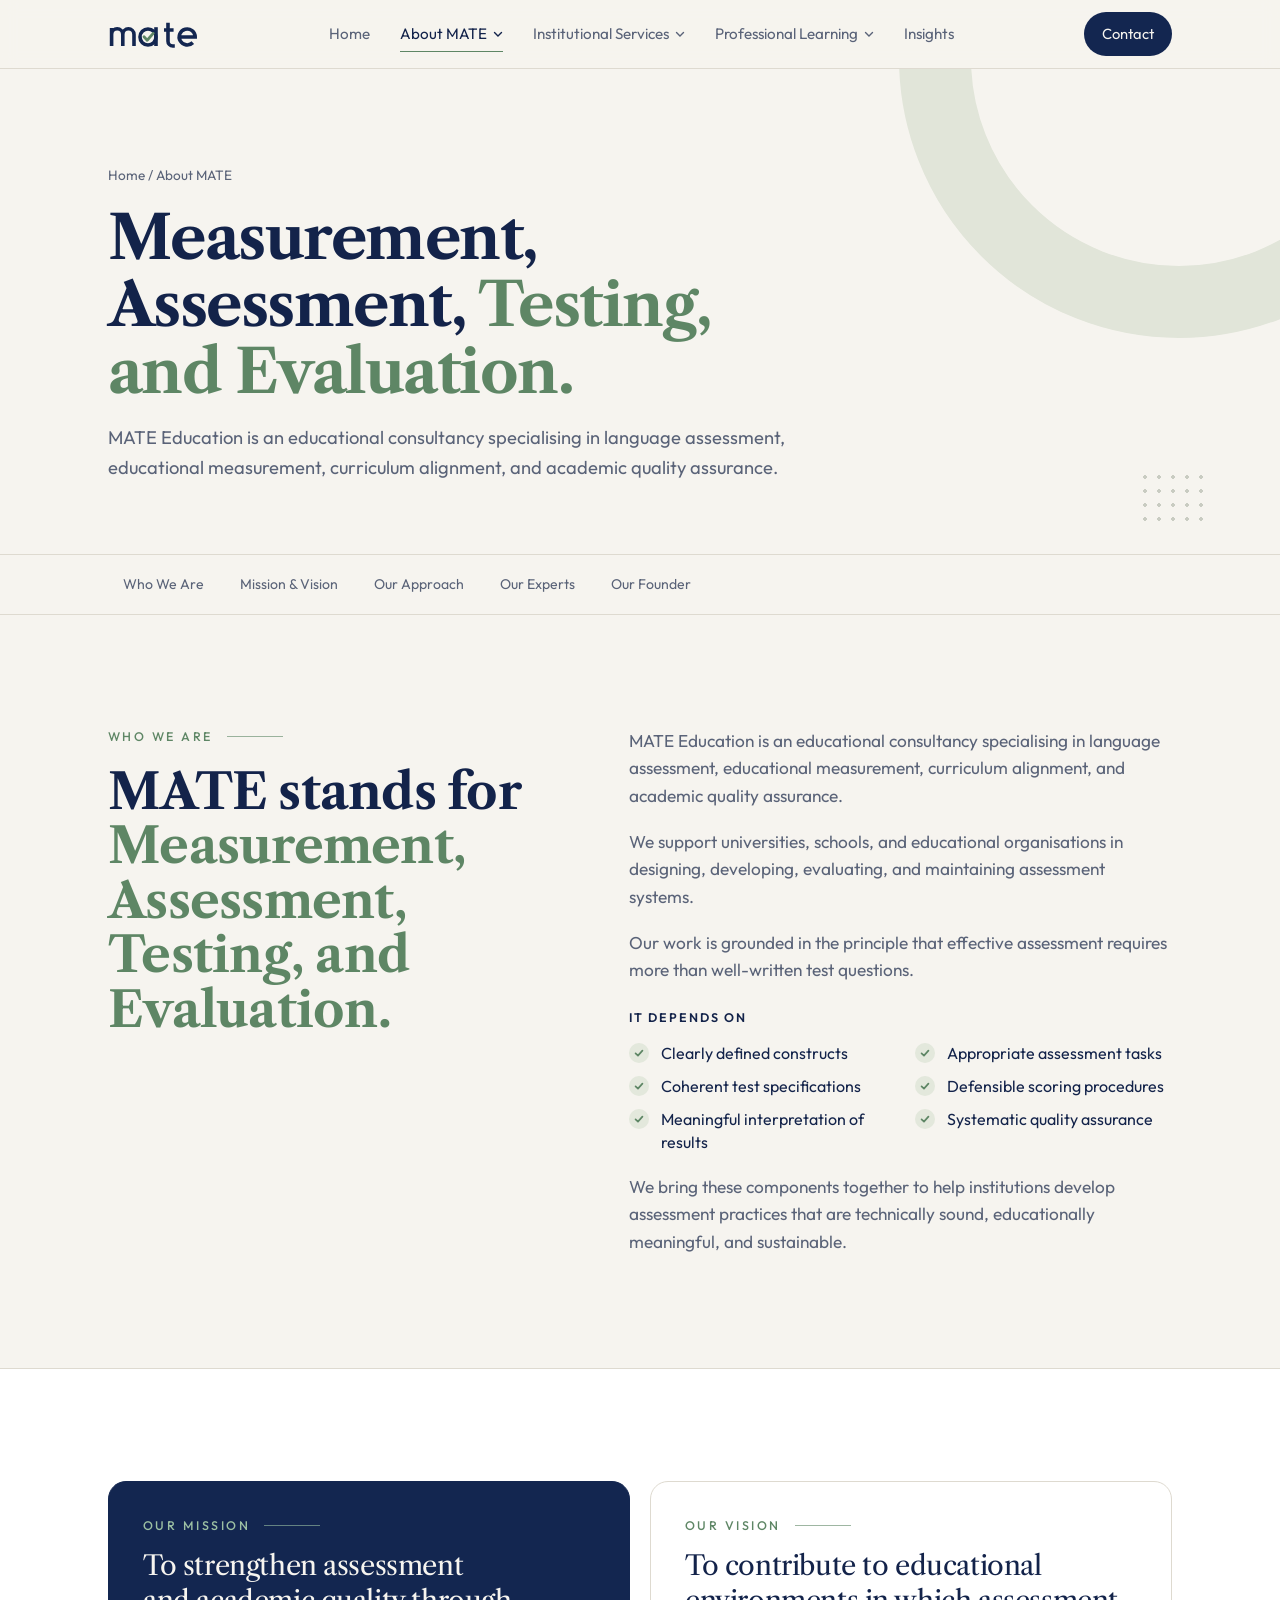
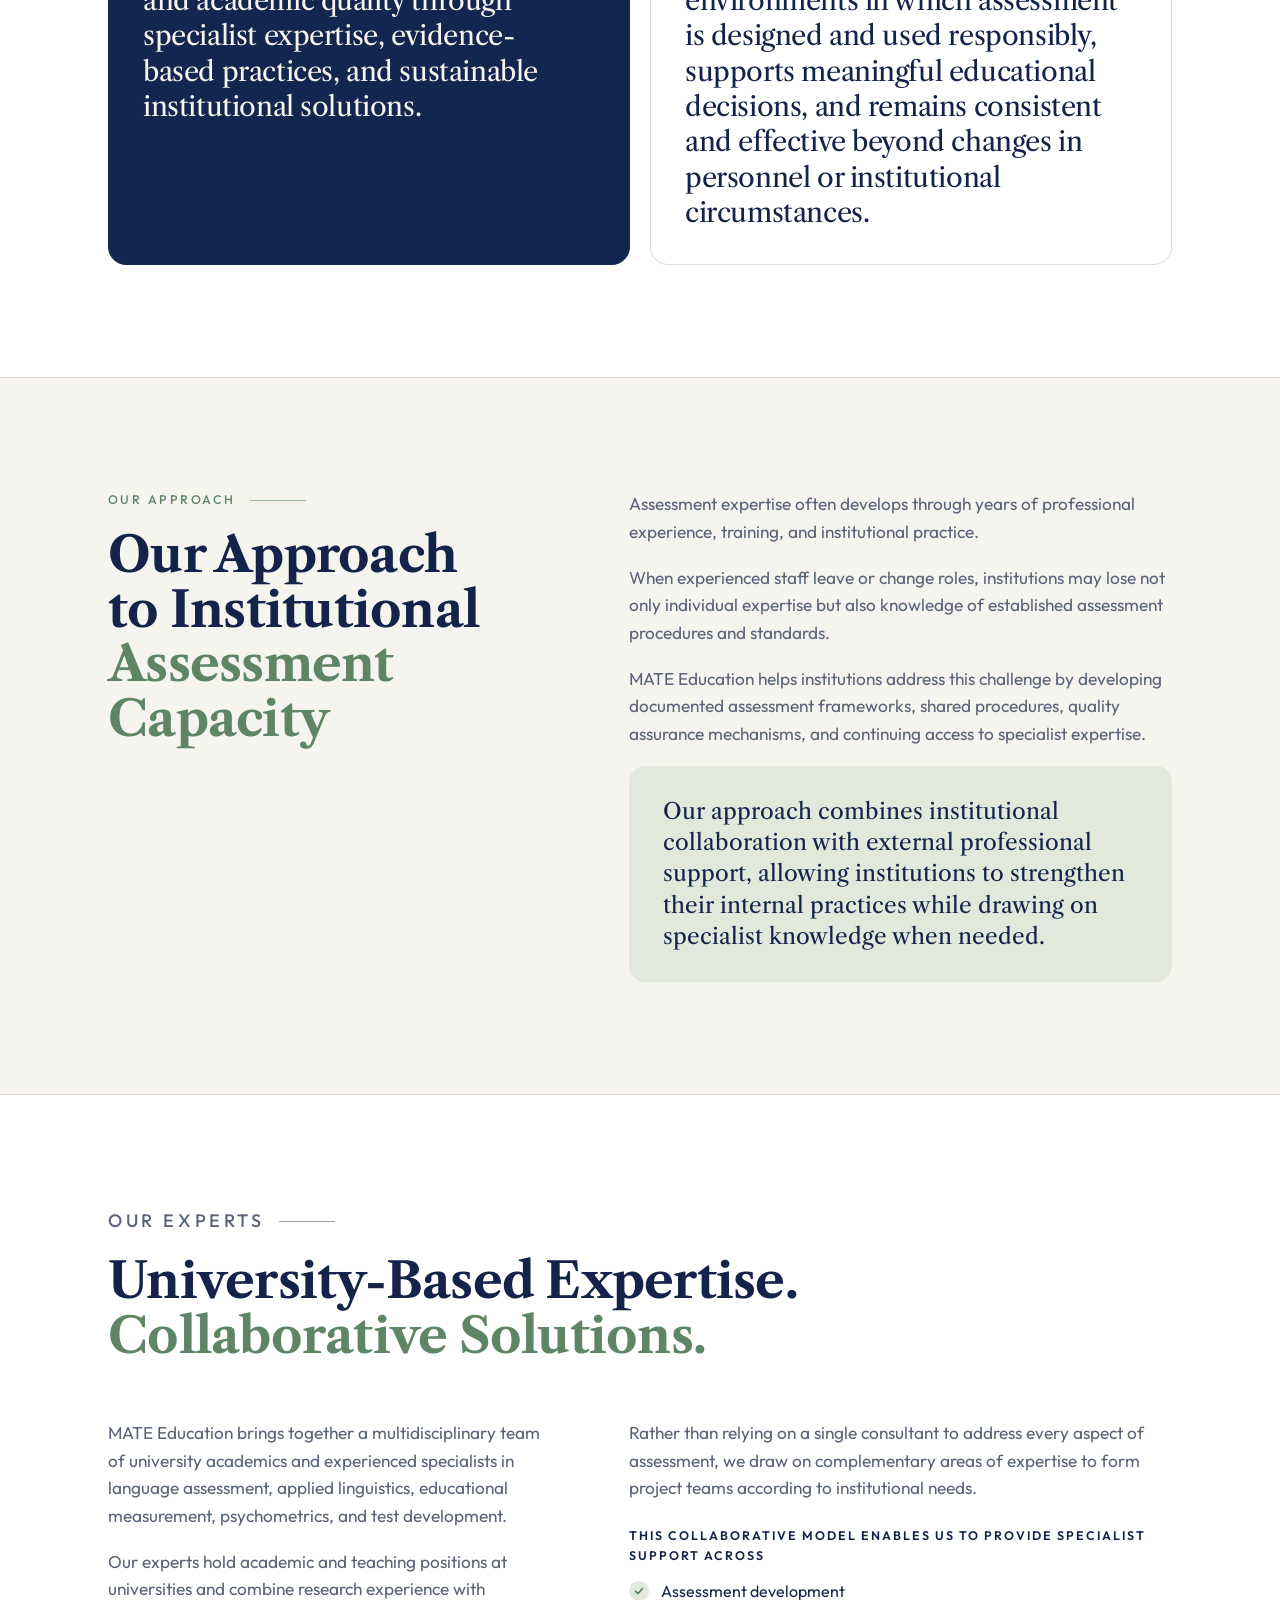
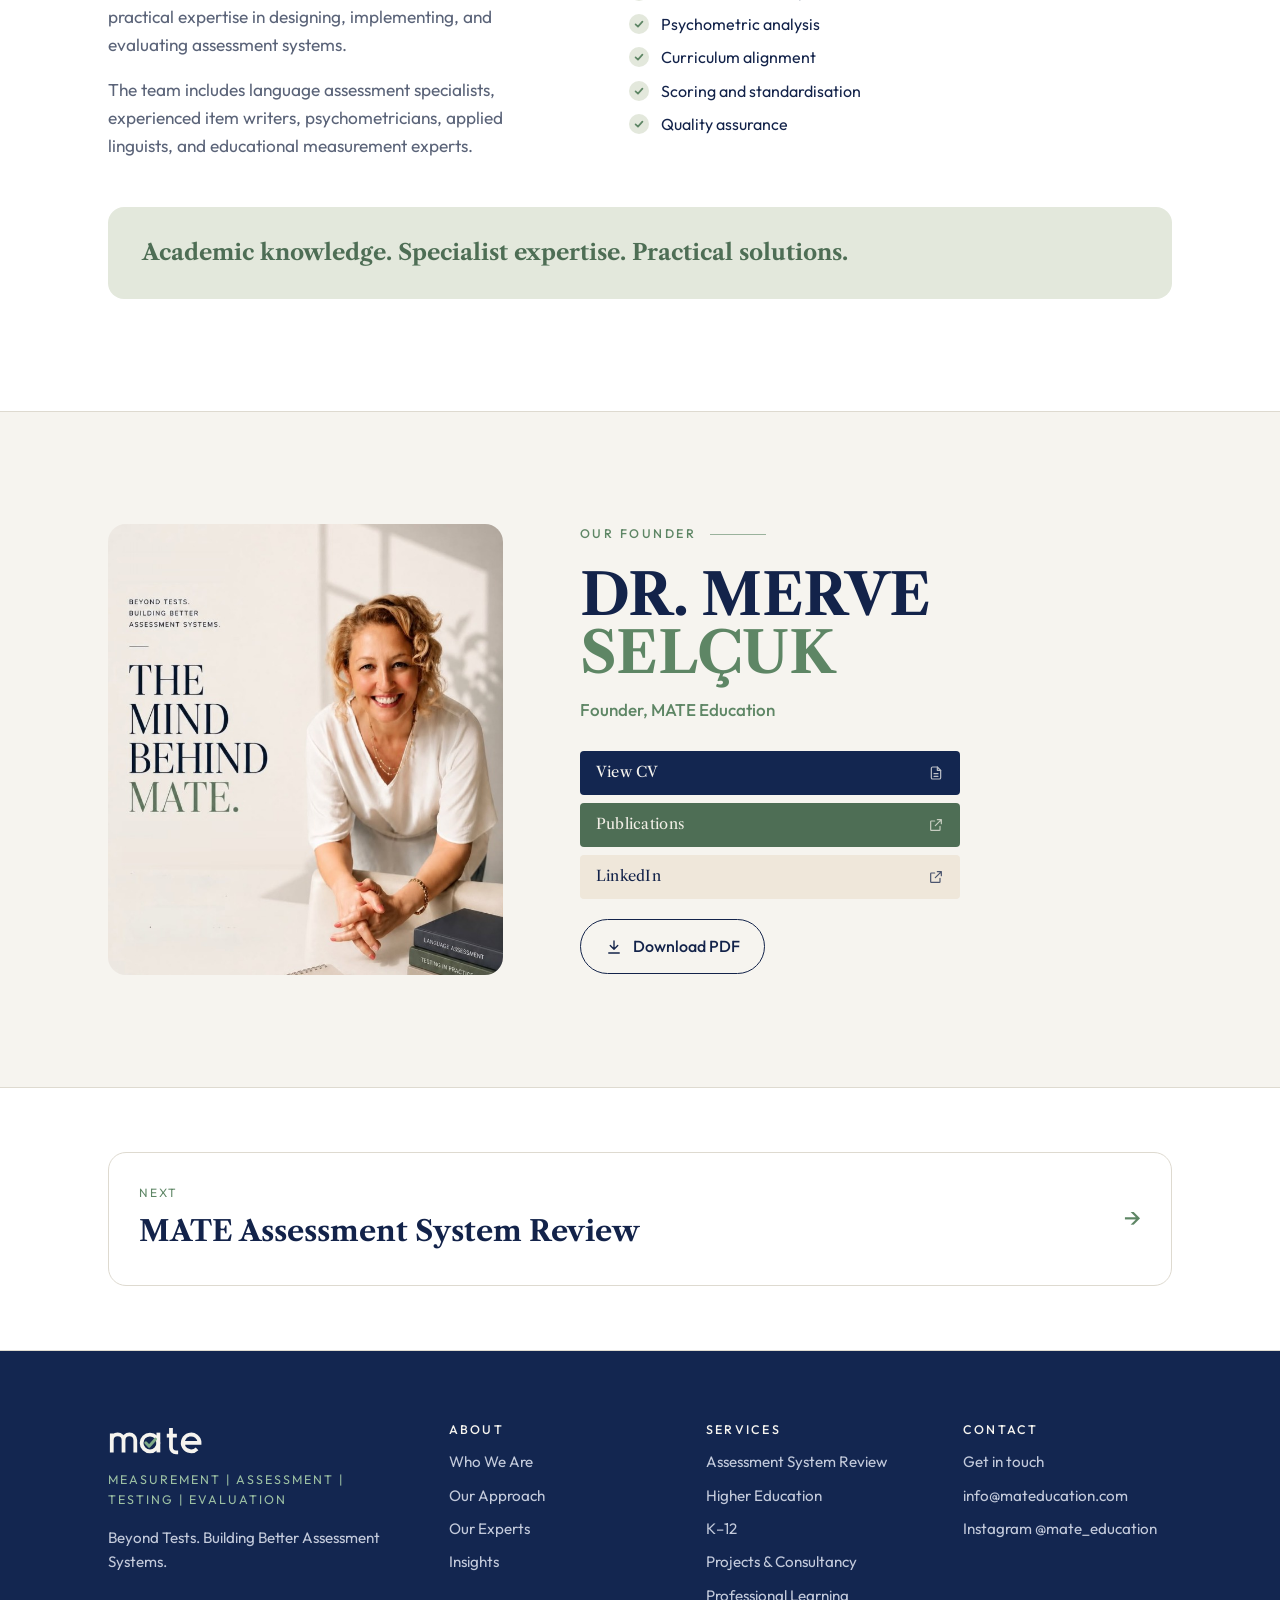
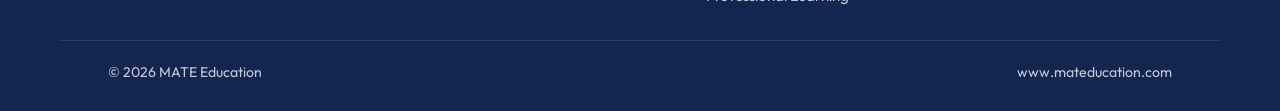
==== commit f06305c2: "Add files via upload ABOUT: added CV, linked in, publications" ====
--- a/about.html
+++ b/about.html
@@ -13,6 +13,72 @@
 <link rel="preconnect" href="https://fonts.gstatic.com" crossorigin>
 <link rel="stylesheet" href="https://fonts.googleapis.com/css2?family=Libre+Caslon+Text:ital,wght@0,400;0,700;1,400&family=Outfit:wght@300;400;500;600&display=swap">
 <link rel="stylesheet" href="styles.css">
+<style>
+/* ---- Founder links + CV panel (about page only) ---- */
+.cv-links .spine{display:flex;align-items:center;justify-content:space-between;gap:12px;width:100%;box-sizing:border-box;min-height:44px;font-family:var(--serif);font-size:.92rem;line-height:1.3;padding:10px 16px;border:0;border-radius:4px;letter-spacing:.02em;text-align:left;text-decoration:none;cursor:pointer;transition:transform .3s ease,box-shadow .3s ease}
+.cv-links .spine svg{width:16px;height:16px;flex:none;opacity:.75;transition:transform .3s ease,opacity .3s ease}
+.cv-links .spine:focus-visible{outline:2px solid var(--sage);outline-offset:3px}
+.cv-links .spine:nth-child(1){background:var(--navy);color:var(--bg)}
+.cv-links .spine:nth-child(2){background:var(--sage-deep);color:#F1EEE6}
+.cv-links .spine:nth-child(3){background:var(--sand);color:var(--fg)}
+.cv-links .spine.is-on{transform:translateX(6px);box-shadow:0 10px 22px -14px rgba(19,38,80,.6)}
+@media (hover:hover){.cv-links .spine:hover{transform:translateX(6px);box-shadow:0 10px 22px -14px rgba(19,38,80,.6)}.cv-links .spine:hover svg{opacity:1;transform:translateX(2px)}}
+.cv-actions{display:flex;flex-wrap:wrap;gap:12px;margin-top:20px}
+.cv-actions .btn svg{width:18px;height:18px}
+.cvb{position:fixed;inset:0;z-index:58;background:rgba(19,38,80,.38);opacity:0;transition:opacity .4s ease}
+.cvb.is-full{opacity:1}
+.cvp{--w:min(440px,calc(100vw - 32px));position:fixed;z-index:60;top:calc(var(--header-h) + 16px);bottom:16px;right:16px;width:var(--w);background:#fff;border:1px solid var(--line);border-radius:18px;box-shadow:0 30px 70px -30px rgba(19,35,74,.5);display:flex;flex-direction:column;overflow:hidden;box-sizing:border-box;transform:translateX(calc(100% + 40px));opacity:0;visibility:hidden;transition:transform .5s cubic-bezier(.2,.8,.2,1),opacity .35s ease,width .5s cubic-bezier(.2,.8,.2,1),right .5s cubic-bezier(.2,.8,.2,1),top .5s cubic-bezier(.2,.8,.2,1),bottom .5s cubic-bezier(.2,.8,.2,1),visibility 0s linear .5s}
+.cvp.is-peek,.cvp.is-full{transform:none;opacity:1;visibility:visible;transition-delay:0s}
+.cvp.is-full{--w:min(980px,calc(100vw - 48px));right:calc((100vw - var(--w)) / 2);top:24px;bottom:24px}
+.cvh{display:flex;align-items:flex-start;justify-content:space-between;gap:16px;padding:22px 24px 18px;border-bottom:1px solid var(--line);background:var(--bg)}
+.cvh h2{font-size:1.5rem;margin-top:8px}
+.cvh .cvsub{margin:6px 0 0;font-size:.85rem;color:var(--muted);line-height:1.45}
+.cvp.is-full .cvh{padding:28px 48px 22px}
+.cvp.is-full .cvh h2{font-size:2.2rem}
+.cvtools{display:flex;gap:8px;flex:none}
+.ibtn{width:44px;height:44px;border-radius:999px;border:1px solid var(--line);background:#fff;color:var(--fg);display:inline-flex;align-items:center;justify-content:center;cursor:pointer;text-decoration:none;padding:0;transition:background-color .2s ease,color .2s ease}
+.ibtn:hover{background:var(--navy);color:var(--bg)}
+.ibtn svg{width:18px;height:18px}
+.ibtn .i-shrink,.cvp.is-full .ibtn .i-grow{display:none}
+.cvp.is-full .ibtn .i-shrink{display:block}
+.cvbody{flex:1;overflow-y:auto;overscroll-behavior:contain;padding:22px 24px 40px;font-size:.9rem;line-height:1.55;color:var(--fg)}
+.cvp.is-full .cvbody{padding:32px 48px 64px;font-size:1rem}
+.cvbody h3{font-size:1.1rem;margin:34px 0 14px;padding-bottom:8px;border-bottom:1px solid var(--line)}
+.cvp.is-full .cvbody h3{font-size:1.35rem;margin-top:44px}
+.cvbody h3:first-child,.cvp.is-full .cvbody h3:first-child{margin-top:0}
+.cvbody p{margin:0}
+.cvbody ul{margin:8px 0 0;padding-left:18px}
+.cvbody .muted{color:var(--muted)}
+.cvbody .sm{font-size:.8em}
+.cvbody .t{font-weight:600}
+.stats{display:grid;grid-template-columns:repeat(2,minmax(0,1fr));gap:10px;margin-top:18px}
+.cvp.is-full .stats{grid-template-columns:repeat(6,minmax(0,1fr))}
+.stat{background:var(--sage-soft);border-radius:12px;padding:12px 14px}
+.stat b{display:block;font-family:var(--serif);font-size:1.5rem;line-height:1;color:var(--navy)}
+.stat span{display:block;margin-top:6px;font-size:.75rem;line-height:1.35;color:var(--muted)}
+.chips{display:flex;flex-wrap:wrap;gap:6px}
+.chip{background:var(--sand);border-radius:999px;padding:5px 12px;font-size:.8rem}
+.tl{display:grid;gap:14px}
+.tli{display:grid;grid-template-columns:96px minmax(0,1fr);gap:14px}
+.cvp.is-full .tli{grid-template-columns:140px minmax(0,1fr)}
+.tli .d{font-size:.78rem;color:var(--sage-deep);font-weight:500;padding-top:2px}
+.tli .o{color:var(--muted);font-size:.85em}
+.tli .n{font-size:.85em;margin-top:2px}
+.now{display:inline-block;margin-left:8px;font-size:.62rem;letter-spacing:.12em;text-transform:uppercase;background:var(--sage);color:#fff;padding:2px 7px;border-radius:999px;vertical-align:2px;font-weight:500}
+.plist{display:grid;gap:12px;margin:0;padding:0;list-style:none}
+.plist li{display:grid;grid-template-columns:28px minmax(0,1fr);gap:8px}
+.plist .num{font-family:var(--serif);color:var(--sage);font-weight:700}
+.card{background:var(--bg);border-radius:12px;padding:14px 16px}
+.card+.card{margin-top:10px}
+.two{display:grid;gap:16px;margin-top:16px}
+.cvp.is-full .two{grid-template-columns:repeat(2,minmax(0,1fr));gap:28px}
+.inst{display:grid;gap:4px 20px;font-size:.85em;margin-top:8px}
+.cvp.is-full .inst{grid-template-columns:repeat(2,minmax(0,1fr))}
+.cvfoot{margin-top:36px !important;padding-top:16px;border-top:1px solid var(--line);font-size:.82em;color:var(--muted)}
+html.cv-lock{overflow:hidden}
+@media (max-width:600px){.cvp.is-full{top:12px;bottom:12px;--w:calc(100vw - 24px)}.cvp.is-full .cvh,.cvp.is-full .cvbody{padding-inline:20px}.cvp.is-full .cvh h2{font-size:1.7rem}.cvp.is-full .stats{grid-template-columns:repeat(2,minmax(0,1fr))}.cvp.is-full .tli{grid-template-columns:1fr;gap:2px}}
+@media (prefers-reduced-motion:reduce){.cvp,.cvb,.cv-links .spine{transition:none}}
+</style>
 </head>
 <body>
 <header class="site-header">
@@ -161,7 +227,14 @@
         <p class="eyebrow">Our Founder</p>
         <p class="name" style="margin-top:22px">Dr. Merve<br><span class="green">Selçuk</span></p>
         <p class="role">Founder, MATE Education</p>
-        <div class="spines" aria-hidden="true"><span>Language Assessment</span><span>Testing in Practice</span><span>Assessment Systems</span></div>
+        <div class="spines cv-links">
+          <button type="button" class="spine" id="cvTrigger" aria-haspopup="dialog" aria-expanded="false" aria-controls="cvPanel">View CV<svg viewBox="0 0 24 24" fill="none" stroke="currentColor" stroke-width="1.8" stroke-linecap="round" stroke-linejoin="round" aria-hidden="true"><path d="M14 3H7a2 2 0 0 0-2 2v14a2 2 0 0 0 2 2h10a2 2 0 0 0 2-2V8z"/><path d="M14 3v5h5M9 13h6M9 17h6"/></svg></button>
+          <a class="spine" href="https://scholar.google.com/citations?hl=en&amp;user=nHlLwKMAAAAJ" target="_blank" rel="noopener">Publications<svg viewBox="0 0 24 24" fill="none" stroke="currentColor" stroke-width="1.8" stroke-linecap="round" stroke-linejoin="round" aria-hidden="true"><path d="M14 4h6v6M20 4l-9 9M18 14v5a1 1 0 0 1-1 1H5a1 1 0 0 1-1-1V7a1 1 0 0 1 1-1h5"/></svg></a>
+          <a class="spine" href="https://www.linkedin.com/in/merve-selcuk-phd-b6b85139/" target="_blank" rel="noopener">LinkedIn<svg viewBox="0 0 24 24" fill="none" stroke="currentColor" stroke-width="1.8" stroke-linecap="round" stroke-linejoin="round" aria-hidden="true"><path d="M14 4h6v6M20 4l-9 9M18 14v5a1 1 0 0 1-1 1H5a1 1 0 0 1-1-1V7a1 1 0 0 1 1-1h5"/></svg></a>
+        </div>
+        <div class="cv-actions">
+          <a class="btn btn-ghost" href="merve-selcuk-cv.pdf" download><svg viewBox="0 0 24 24" fill="none" stroke="currentColor" stroke-width="1.8" stroke-linecap="round" stroke-linejoin="round" aria-hidden="true"><path d="M12 4v11M7 10l5 5 5-5M5 20h14"/></svg> Download PDF</a>
+        </div>
       </div>
     </div>
   </section>
@@ -170,6 +243,191 @@
     <div class="wrap"><a class="next-page" href="review.html"><span><small>Next</small><strong>MATE Assessment System Review</strong></span></a></div>
   </section>
 </main>
+
+<div class="cvb" id="cvBackdrop" hidden></div>
+<aside class="cvp" id="cvPanel" role="dialog" aria-labelledby="cvTitle" aria-hidden="true" inert>
+  <div class="cvh">
+    <div>
+      <p class="eyebrow">Curriculum Vitae</p>
+      <h2 id="cvTitle">Dr. Merve Selçuk</h2>
+      <p class="cvsub">Assistant Professor &amp; Director, School of Foreign Languages, İstanbul Bilgi University · Founder, MATE Education</p>
+    </div>
+    <div class="cvtools">
+      <button type="button" class="ibtn" id="cvSize" aria-label="Expand to full view" title="Expand"><svg class="i-grow" viewBox="0 0 24 24" fill="none" stroke="currentColor" stroke-width="1.8" stroke-linecap="round" stroke-linejoin="round" aria-hidden="true"><path d="M15 3h6v6M9 21H3v-6M21 3l-7 7M3 21l7-7"/></svg><svg class="i-shrink" viewBox="0 0 24 24" fill="none" stroke="currentColor" stroke-width="1.8" stroke-linecap="round" stroke-linejoin="round" aria-hidden="true"><path d="M4 14h6v6M20 10h-6V4M14 10l7-7M3 21l7-7"/></svg></button>
+      <a class="ibtn" href="merve-selcuk-cv.pdf" download aria-label="Download CV as PDF" title="Download PDF"><svg viewBox="0 0 24 24" fill="none" stroke="currentColor" stroke-width="1.8" stroke-linecap="round" stroke-linejoin="round" aria-hidden="true"><path d="M12 4v11M7 10l5 5 5-5M5 20h14"/></svg></a>
+      <button type="button" class="ibtn" id="cvClose" aria-label="Close CV" title="Close"><svg viewBox="0 0 24 24" fill="none" stroke="currentColor" stroke-width="1.8" stroke-linecap="round" aria-hidden="true"><path d="M6 6l12 12M18 6L6 18"/></svg></button>
+    </div>
+  </div>
+  <div class="cvbody">
+    <h3>Profile</h3>
+    <p>Language assessment specialist with three decades of experience in English language education across Turkish higher education. Her work focuses on test development and validation, institutional assessment systems and teacher assessment literacy. She contributes to the development and validation of national high-stakes exams in English as a foreign language and Turkish as a second/foreign language, serves on the advisory board of a national high-stakes English proficiency exam, and has trained testing office teams and directors from more than 50 universities.</p>
+    <div class="stats"><div class="stat"><b>30</b><span>years in language education</span></div><div class="stat"><b>50+</b><span>universities represented in her assessment trainings</span></div><div class="stat"><b>22</b><span>institutions advised on assessment</span></div><div class="stat"><b>12</b><span>assessment training and certificate courses in 8 countries</span></div><div class="stat"><b>10</b><span>publications, incl. a book on L2 assessment</span></div><div class="stat"><b>20+</b><span>conference papers in 8 countries</span></div></div>
+
+    <h3>Areas of Expertise</h3>
+    <div class="chips"><span class="chip">Language assessment</span><span class="chip">Test development &amp; item writing</span><span class="chip">Test validation</span><span class="chip">Standard setting</span><span class="chip">CEFR alignment</span><span class="chip">Rubric &amp; rating scale development</span><span class="chip">Learning-oriented assessment</span><span class="chip">Assessment literacy</span><span class="chip">Assessment quality assurance</span><span class="chip">Language programme leadership</span><span class="chip">Teacher education</span></div>
+
+    <h3>Professional Experience</h3>
+    <div class="tl">
+          <div class="tli"><p class="d">2025 – present</p><div><p class="t">Assistant Professor, Director<span class="now">Current</span></p><p class="o">İstanbul Bilgi University, School of Foreign Languages, İstanbul</p></div></div>
+          <div class="tli"><p class="d">2025 – present</p><div><p class="t">Guest Lecturer, Language Assessment<span class="now">Current</span></p><p class="o">Hacettepe University TÖMER, Teaching Turkish as a Foreign Language Certificate Programme, Ankara</p><p class="n">Periodically teaches the Language Assessment module of the certificate programme.</p></div></div>
+          <div class="tli"><p class="d">2023 – present</p><div><p class="t">Part-time Faculty Lecturer<span class="now">Current</span></p><p class="o">Yeditepe University, Faculty of Education, Department of English Language Teaching, İstanbul</p><p class="n">Teaches Language Assessment in the MA ELT programme.</p></div></div>
+          <div class="tli"><p class="d">2016 – 2025</p><div><p class="t">Director</p><p class="o">Altınbaş University, School of Foreign Languages, İstanbul</p></div></div>
+          <div class="tli"><p class="d">2021 – 2023</p><div><p class="t">Part-time Faculty Lecturer</p><p class="o">Bahçeşehir University, Faculty of Educational Sciences, Department of English Language Teaching, İstanbul</p><p class="n">Taught Language Assessment to senior students in the BA ELT programme.</p></div></div>
+          <div class="tli"><p class="d">2015 – 2016</p><div><p class="t">Advisor to the Rector</p><p class="o">Altınbaş University, School of Foreign Languages, İstanbul</p></div></div>
+          <div class="tli"><p class="d">2014 – 2015</p><div><p class="t">Academic Director</p><p class="o">Üsküdar University, Preparatory School, İstanbul</p></div></div>
+          <div class="tli"><p class="d">2012 – 2014</p><div><p class="t">Lecturer</p><p class="o">Yeditepe University, Faculty of Education, Department of English Language Teaching, İstanbul</p><p class="n">Taught ELT Methodology and Practicum, courses in the Pedagogical Formation Certificate Programme, and EFL courses for ELT students.</p></div></div>
+          <div class="tli"><p class="d">2001 – 2011</p><div><p class="t">EFL Instructor, Assistant Coordinator, Item Writer</p><p class="o">Yeditepe University, Preparatory School, İstanbul</p></div></div>
+          <div class="tli"><p class="d">1996 – 2001</p><div><p class="t">EFL Instructor, Testing Office Coordinator</p><p class="o">Yıldız Technical University, İstanbul</p></div></div>
+        </div>
+
+    <h3>Education</h3>
+    <div class="tl">
+          <div class="tli"><p class="d">2011 – 2020</p><div><p class="t">PhD, English Language Teaching</p><p class="o">Yeditepe University, İstanbul</p></div></div>
+          <div class="tli"><p class="d">1998 – 2001</p><div><p class="t">MA, English Language Teaching</p><p class="o">İstanbul University, İstanbul</p></div></div>
+          <div class="tli"><p class="d">1990 – 1995</p><div><p class="t">BA, Foreign Language Education</p><p class="o">Middle East Technical University (METU), Ankara</p></div></div>
+        </div>
+
+    <h3>Projects, Boards &amp; Grants</h3>
+    <div class="card">
+      <p class="muted sm">January 2025 – present</p>
+      <p class="t">High-Stakes National EFL Exam Development Project</p>
+      <p class="muted">Ministry of National Education (MoNE) &amp; Council of Europe · Consultant and Teacher Trainer</p>
+      <ul>
+        <li>Development of four-skill EFL tests at A1, A2 and B1 levels for K–12 students</li>
+        <li>Development of a B2+ EFL test for MoNE English teachers</li>
+        <li>Design and development of a 40-session language assessment training programme for MoNE teachers</li>
+      </ul>
+    </div>
+    <div class="card">
+      <p class="muted sm">February 2023 – present</p>
+      <p class="t">Four-Skill English Proficiency Assessment: Validation and Recognition</p>
+      <p class="muted">High-stakes national exam development project in English as a foreign language and Turkish as a second/foreign language · Project Member and Advisory Board Member</p>
+    </div>
+    <div class="two">
+      <div>
+        <p class="t">Boards</p>
+        <ul>
+          <li>National high-stakes English proficiency exam — Advisory Board</li>
+          <li>Uluslararası Sosyal Bilimler ve Eğitim Dergisi [International Journal of Social Sciences and Education] — Editorial and Advisory Board</li>
+        </ul>
+      </div>
+      <div>
+        <p class="t">Research Grants</p>
+        <ul>
+          <li>2022 — Uludağ University Scientific Research Project grant</li>
+          <li>2022 — Altınbaş University Scientific Research Project grant</li>
+          <li>2016 — ETS Research Project grant, ETS, Princeton, USA</li>
+          <li>2016 — Pearson PTE Academic Research Project grant, Pearson, Europe</li>
+        </ul>
+      </div>
+    </div>
+
+    <h3>Publications</h3>
+    <ol class="plist">
+          <li><span class="num">01</span><span>Selçuk, M. (2025). Exploring the validity of a CEFR-aligned placement test through norm-referenced and criterion-referenced approaches. Edu 7: Yeditepe Üniversitesi Eğitim Fakültesi Dergisi, 15(17), 48–70.</span></li>
+          <li><span class="num">02</span><span>Uçar, T., Yoldaş, &amp; Selçuk, M. (2025). İkinci/yabancı dil olarak Türkçe B2 düzeyi yeterlilik sınavı için metin seçim süreci [Text selection for a B2-level proficiency exam in Turkish as a second/foreign language]. HİKMET Akademik Edebiyat Dergisi.</span></li>
+          <li><span class="num">03</span><span>Selçuk, M., &amp; İnceler, K. (2024). İkinci dil olarak Türkçenin öğretiminde geçerli ve güvenilir bir dereceli yazma puanlama ölçeği geliştirme [Developing a valid and reliable analytic writing rubric for teaching Turkish as a second language]. In Türkçe ve Dil Eğitiminde İyi Uygulamalar Konferansı Bildiri Kitabı – 2, Ankara, 22–24 May 2024.</span></li>
+          <li><span class="num">04</span><span>Selçuk, M., &amp; Uçar, T. (2023). İkinci / yabancı dil öğretiminde ölçme ve değerlendirme [Measurement and assessment in second/foreign language teaching]. İstanbul: Altınbaş Üniversitesi Yayınları.</span></li>
+          <li><span class="num">05</span><span>Selçuk, M. (2023). [Review of the book Technology-assisted language assessment in diverse contexts: Lessons from the transition to online testing during COVID-19, by K. Sadeghi]. Iranian Journal of Language Teaching Research, 11(2), 171–174.</span></li>
+          <li><span class="num">06</span><span>Pourbahram, R., Sadeghi, K., &amp; Selçuk, M. (2023). Student perceptions of assessment practices: Insights from test-taking narratives. Journal of Studies in Language Learning and Teaching, 1(1), 19–33.</span></li>
+          <li><span class="num">07</span><span>Farhady, H., &amp; Selçuk, M. (2022). Classroom-based diagnostic assessment practices of EFL instructors. Iranian Journal of Language Teaching Research, 10(2), 77–94.</span></li>
+          <li><span class="num">08</span><span>Selçuk, M., &amp; Yöntem, G. E. (2019). Beyond practicum: Interplay between prospective EFL teachers’ conceptualizations of field experience and teaching career. Advances in Language and Literary Studies, 10(1), 154–162.</span></li>
+          <li><span class="num">09</span><span>Çolakoğlu, Ö., &amp; Selçuk, M. (2019). Assessing individual and group oral exams: Scoring criteria and rater interaction. Advances in Language and Literary Studies, 10(1), 147–153.</span></li>
+          <li><span class="num">10</span><span>Karakaya, B., Mede, E., &amp; Selçuk, M. (2017). Students’ accuracy and perceptions about self-assessment in English speaking classrooms. INESJOURNAL, 4(12), 265–280.</span></li>
+    </ol>
+
+    <h3>Conference Presentations</h3>
+    <div class="tl">
+          <div class="tli"><p class="d">June 2026</p><div><p class="t">Cognitive Diagnostic Modelling (CDM) for construct validity evidence in the reading comprehension tasks of a national high-stakes English proficiency test: A mixed-methods approach to test validation — Phase II</p><p class="o">LTRC (ILTA Language Testing Research Colloquium), Montréal, Canada</p><p class="n muted">F. C. Yılmaz, S. Alaca, M. Selçuk &amp; Z. Ürkün</p></div></div>
+          <div class="tli"><p class="d">June 2025</p><div><p class="t">Cognitive Diagnostic Modelling (CDM) and construct validity evidence for reading comprehension tasks in a national high-stakes English proficiency test: A mixed-methods approach to test validation</p><p class="o">EALTA Conference, Pädagogische Hochschule Salzburg Stefan Zweig, Salzburg, Austria</p><p class="n muted">M. Selçuk, S. Alaca, S. Gürel, F. C. Yılmaz, M. Çimrin &amp; Z. Ürkün</p></div></div>
+          <div class="tli"><p class="d">October 2024</p><div><p class="t">Okuma becerileri: Bilişsel düzeye uygun soru yazımında etkili stratejiler [Reading skills: Effective strategies for writing items at the appropriate cognitive level] — workshop</p><p class="o">International Symposium on Measurement, Selection and Placement, Ankara, Türkiye</p><p class="n muted">M. Selçuk</p></div></div>
+          <div class="tli"><p class="d">June 2024</p><div><p class="t">Teachers’ perceptions of academic dishonesty in e-assessment</p><p class="o">EALTA Conference, Stranmillis University College, Queen’s University Belfast, UK</p><p class="n muted">M. Selçuk, K. Jalilzadeh &amp; M. Rashtchi</p></div></div>
+          <div class="tli"><p class="d">May 2024</p><div><p class="t">İkinci dil olarak Türkçenin öğretiminde geçerli ve güvenilir bir dereceli yazma puanlama ölçeği geliştirme [Developing a valid and reliable analytic writing rubric for teaching Turkish as a second language]</p><p class="o">Türkçe ve Dil Eğitiminde İyi Uygulamalar Konferansı, Ankara, Türkiye</p><p class="n muted">M. Selçuk &amp; K. İnceler</p></div></div>
+          <div class="tli"><p class="d">November 2023</p><div><p class="t">Performance Assessment and Supervising System</p><p class="o">QAAFL Conference, İzmir, Türkiye</p><p class="n muted">M. Selçuk, T. Turunç &amp; B. Apaydın Eyiakkan</p></div></div>
+          <div class="tli"><p class="d">September 2023</p><div><p class="t">A multi-faceted approach for collaboratively developing a writing rubric at tertiary level</p><p class="o">Best Practices in ELT Conference, İstanbul, Türkiye</p><p class="n muted">M. Selçuk, F. Şermet Öğüt &amp; Ö. Yalçınkaya</p></div></div>
+          <div class="tli"><p class="d">June 2023</p><div><p class="t">Learning-oriented assessment approach in a pre-service teacher education course</p><p class="o">EALTA Conference, Helsinki, Finland</p><p class="n muted">M. Selçuk</p></div></div>
+          <div class="tli"><p class="d">June 2022</p><div><p class="t">Reading comprehension tests: Equivalence of web-based and paper-based versions</p><p class="o">EJER Conference, İzmir, Türkiye</p><p class="n muted">M. Selçuk &amp; T. Uçar</p></div></div>
+          <div class="tli"><p class="d">May 2021</p><div><p class="t">Probing EFL learners’ perceptions and expectations regarding the quality of classroom assessment</p><p class="o">EALTA SIG Conference, online</p><p class="n muted">M. Alavi, K. Jalilzadeh &amp; M. Selçuk</p></div></div>
+          <div class="tli"><p class="d">May 2021</p><div><p class="t">Assessment literacy: Theoretical utopia or classroom reality?</p><p class="o">Jusup Balasagyn Kyrgyz National University &amp; Ankara Hacı Bayram Veli University Conference, online</p><p class="n muted">M. Alavi, K. Jalilzadeh &amp; M. Selçuk</p></div></div>
+          <div class="tli"><p class="d">September 2019</p><div><p class="t">Performance Assessment and Supervising System (PASS)</p><p class="o">Boğaziçi University THE Conference, İstanbul, Türkiye</p><p class="n muted">T. Turunç, M. Selçuk &amp; B. Apaydın Eyiakkan</p></div></div>
+          <div class="tli"><p class="d">June 2019</p><div><p class="t">Performance Assessment and Supervising System at Altınbaş University School of Foreign Languages</p><p class="o">FLE Joint Conference, İstanbul, Türkiye</p><p class="n muted">T. Turunç, M. Selçuk &amp; B. Apaydın Eyiakkan</p></div></div>
+          <div class="tli"><p class="d">April 2019</p><div><p class="t">Exploring EFL learners’ perceptions and expectations about classroom assessment quality</p><p class="o">International Language Teaching Research Group, online</p><p class="n muted">S. M. Alavi, M. Selçuk &amp; K. Jalilzadeh</p></div></div>
+          <div class="tli"><p class="d">July 2018</p><div><p class="t">Considerations for assessment in the multicultural tertiary EFL context: The case of Arab EFL students</p><p class="o">LTRC (ILTA Language Testing Research Colloquium), University of Auckland, New Zealand</p><p class="n muted">Ö. Yalçınkaya &amp; M. Selçuk</p></div></div>
+          <div class="tli"><p class="d">May 2018</p><div><p class="t">Placement tests: Are we making valid inferences?</p><p class="o">Çanakkale University ELT Research Conference, Antalya, Türkiye</p><p class="n muted">M. Selçuk</p></div></div>
+          <div class="tli"><p class="d">May 2017</p><div><p class="t">GlobELT Conference, Antalya, Türkiye</p><p class="n muted">B. Karakaya &amp; M. Selçuk</p></div></div>
+          <div class="tli"><p class="d">June 2016</p><div><p class="t">Variation in rater judgement assessing individual vs. group speaking tasks</p><p class="o">BUSELONF 2016, Ankara, Türkiye</p><p class="n muted">Ö. Yalçınkaya &amp; M. Selçuk</p></div></div>
+          <div class="tli"><p class="d">May 2016</p><div><p class="t">Classroom-based diagnostic assessment practices of EFL instructors</p><p class="o">EALTA SIG 2016, Valencia, Spain</p><p class="n muted">H. Farhady &amp; M. Selçuk</p></div></div>
+          <div class="tli"><p class="d">May 2016</p><div><p class="t">Expertise and pedagogical content knowledge</p><p class="o">International Conference, Sarajevo, Bosnia and Herzegovina</p><p class="n muted">M. Selçuk &amp; Ö. Yalçınkaya</p></div></div>
+          <div class="tli"><p class="d">April 2015</p><div><p class="t">Impact of practicum on entry into the teaching profession</p><p class="o">LIF 2015, Cappadocia, Türkiye</p><p class="n muted">M. Selçuk &amp; E. Genç</p></div></div>
+        </div>
+
+    <h3>Invited Talks, Trainings &amp; Workshops</h3>
+    <div class="tl">
+          <div class="tli"><p class="d">April 2026</p><div><p class="t">10-day language assessment training for MoNE teachers</p><p class="o">Ministry of National Education (MoNE) IPA Project, online</p></div></div>
+          <div class="tli"><p class="d">January 2026</p><div><p class="t">Writing rubric improvement in language assessment — workshop</p><p class="o">METASIG, TOBB University of Economics and Technology, Ankara</p></div></div>
+          <div class="tli"><p class="d">July 2025</p><div><p class="t">10-day language assessment training for MoNE teachers</p><p class="o">Ministry of National Education (MoNE) IPA Project, İzmir</p></div></div>
+          <div class="tli"><p class="d">May 2025</p><div><p class="t">Navigating the CPD landscape: Addressing challenges and charting effective pathways in SFL</p><p class="o">Harnessing Continuing Professional Development (CPD), Acıbadem University, İstanbul</p><p class="n muted">M. Selçuk &amp; T. Turunç</p></div></div>
+          <div class="tli"><p class="d">May 2025</p><div><p class="t">A national high-stakes electronic test of English proficiency</p><p class="o">17th Meeting of the Directors of Schools of Foreign Languages, Kocaeli</p><p class="n muted">M. Selçuk &amp; G. Fidan</p></div></div>
+          <div class="tli"><p class="d">2024 – 2025</p><div><p class="t">From theory to practice: The “how-to”, the “what” and the “why” of language assessment for your teaching context</p><p class="o">Roadshow trainings in İzmir, Ankara and İstanbul</p><p class="n muted">For testing office members and directors from more than 50 universities</p></div></div>
+          <div class="tli"><p class="d">June 2024</p><div><p class="t">Enhancing EFL quality assurance in higher education: Assessment systems and accreditation — workshop</p><p class="o">Quality Assurance, Accreditation and Standardization Conference (QUAAS), Çukurova University, Adana</p></div></div>
+          <div class="tli"><p class="d">May 2023</p><div><p class="t">Testing and assessment units — workshop</p><p class="o">Quality Assurance, Accreditation and Standardization Conference (QUAAS), Beykent University, İstanbul</p></div></div>
+          <div class="tli"><p class="d">June 2022</p><div><p class="t">Fundamentals of language assessment</p><p class="o">İTÜ SFL ELT Days, online</p></div></div>
+          <div class="tli"><p class="d">April 2022</p><div><p class="t">School of Foreign Languages 25th Anniversary Events, Beykent &amp; Doğuş University EMI, online</p></div></div>
+          <div class="tli"><p class="d">May 2018</p><div><p class="t">Managing language assessment</p><p class="o">Pearson Assured Conference, Cappadocia</p></div></div>
+          <div class="tli"><p class="d">September 2015</p><div><p class="t">Learning-oriented assessment — workshop</p><p class="o">İstanbul Technical University, İstanbul</p></div></div>
+        </div>
+    <div class="card" style="margin-top:18px">
+      <p class="muted sm">2023 – 2025</p>
+      <p class="t">Language assessment training and consultancy for institutions</p>
+      <div class="inst"><span>Boğaziçi University · İstanbul</span><span>Düzce University · Düzce</span><span>İstanbul Technical University · İstanbul</span><span>Recep Tayyip Erdoğan University · Rize</span><span>National Defence University, School of Foreign Languages (Kuleli Campus) · İstanbul</span><span>Antalya Bilim University · Antalya</span><span>National Defence University, School of Foreign Languages (Maltepe Campus) · İstanbul</span><span>Yalova University · Yalova</span><span>Gendarmerie and Coast Guard Academy · Ankara</span><span>Gedik University · İstanbul</span><span>Çukurova University · Adana</span><span>Doğuş University · İstanbul</span><span>Necmettin Erbakan University · Konya</span><span>Okan University · İstanbul</span><span>Ufuk University · Ankara</span><span>Üsküdar University · İstanbul</span><span>Medipol University · İstanbul</span><span>Topkapı University · İstanbul</span><span>Çağ University · Mersin</span><span>Kent University · İstanbul</span><span>Kültür University · İstanbul</span><span>Nişantaşı University · İstanbul</span></div>
+    </div>
+    <div class="card">
+      <p class="t">Visiting Lecturer — Erasmus+ Mobility</p>
+      <ul>
+        <li>November 2022 · University of Žilina, Slovakia — Two days of lectures on Web 2.0 tools in language learning.</li>
+        <li>April 2014 · Groupe T, Leuven, Belgium — Five days of postgraduate lectures on teacher education in culturally diverse societies, covering introduction to assessment, language assessment in multicultural societies, classroom management and cultural diversity, and bilingualism.</li>
+      </ul>
+    </div>
+
+    <h3>Professional Development</h3>
+    <div class="tl">
+          <div class="tli"><p class="d">June 2025</p><div><p class="t">Corpus Linguistics in Language Assessment</p><p class="o">1-week workshop · Lancaster University, UK</p></div></div>
+          <div class="tli"><p class="d">Oct 2024</p><div><p class="t">Learning-Oriented Assessment, with James Purpura</p><p class="o">3-day workshop · Ankara, Türkiye</p></div></div>
+          <div class="tli"><p class="d">July 2024</p><div><p class="t">Coding Qualitative Verbal Protocol Data for Test Validation, with Andrea Révész</p><p class="o">ILTA · 1-day workshop · University of Innsbruck, Austria</p></div></div>
+          <div class="tli"><p class="d">June 2024</p><div><p class="t">Standard Setting Validation</p><p class="o">EALTA · 3-day workshop · Stranmillis University College, Queen’s University Belfast, UK</p></div></div>
+          <div class="tli"><p class="d">Nov 2023</p><div><p class="t">Rasch Analysis</p><p class="o">ALTE · Half-day course · Società Dante Alighieri, Rome, Italy</p></div></div>
+          <div class="tli"><p class="d">Nov 2023</p><div><p class="t">The CEFR</p><p class="o">ALTE · 1-day workshop · Società Dante Alighieri, Rome, Italy</p></div></div>
+          <div class="tli"><p class="d">June 2023</p><div><p class="t">EBB Scale Development</p><p class="o">EALTA · 3-day workshop · University of Helsinki, Finland</p></div></div>
+          <div class="tli"><p class="d">Nov 2022</p><div><p class="t">Test Design for Languages for Specific Purposes</p><p class="o">ALTE · 1-day course · Charles University, Prague, Czech Republic</p></div></div>
+          <div class="tli"><p class="d">June 2022</p><div><p class="t">Formative Assessment in Language Teaching</p><p class="o">LLRC · 1-day workshops · Leiden University, Netherlands</p></div></div>
+          <div class="tli"><p class="d">July 2018</p><div><p class="t">Learning-Oriented Assessment</p><p class="o">ILTA · 2-day workshop · University of Auckland, New Zealand</p></div></div>
+          <div class="tli"><p class="d">Aug 2017</p><div><p class="t">Item Response Theory Certificate Programme</p><p class="o">25-hour programme · Lancaster University, UK</p></div></div>
+          <div class="tli"><p class="d">July 2016</p><div><p class="t">EALTA Summer School: Assessing Productive Skills</p><p class="o">35-hour programme · University of Innsbruck, Austria</p></div></div>
+        </div>
+
+    <h3>Academic Service &amp; Supervision</h3>
+    <div class="two">
+      <div>
+        <p class="t">Conference Organisation</p>
+        <ul>
+          <li>ICES 2026 — Scientific Committee Member</li>
+          <li>Best Practices in ELT, September 2023 — Head of Organising Committee, Altınbaş University, İstanbul. Plenary speakers: Rod Ellis, Constant Leung, Magdalena Kubanyiova.</li>
+        </ul>
+      </div>
+      <div>
+        <p class="t">Theses &amp; Dissertations Supervised</p>
+        <ul>
+          <li>2026 · PhD, Uludağ University — İkinci/yabancı dil olarak Türkçenin B2 düzeyi yapı geçerlemesi [Construct validation of B2-level Turkish as a second/foreign language], Tarık Uçar</li>
+          <li>2025 · Thesis — Standard setting of a national high-stakes English proficiency test, Mustafa Çimrin</li>
+          <li>2024 · MA, Yeditepe University — The effect of mind mapping on EFL learners' writing performance and perceptions in descriptive and persuasive essays, Zeynep Bakırezen</li>
+        </ul>
+      </div>
+    </div>
+
+    <p class="cvfoot">For collaboration, consultancy or speaking invitations: <a href="mailto:info@mateducation.com">info@mateducation.com</a> · <a href="contact.html">mateducation.com/contact</a><br>Curriculum Vitae, updated 2026</p>
+  </div>
+</aside>
+
 
 <footer class="site-footer">
   <div class="wrap foot-grid">
@@ -245,5 +503,43 @@
   });
 })();
 </script>
+<script>
+(function(){
+  var trig=document.getElementById('cvTrigger'), panel=document.getElementById('cvPanel');
+  if(!trig||!panel) return;
+  var back=document.getElementById('cvBackdrop'), size=document.getElementById('cvSize'), close=document.getElementById('cvClose');
+  var mode='closed', t=null, hoverOK=window.matchMedia('(hover: hover) and (pointer: fine)');
+  function set(m){
+    clearTimeout(t);
+    if(m===mode) return;
+    var wasFull=mode==='full';
+    mode=m;
+    panel.classList.toggle('is-peek',m==='peek');
+    panel.classList.toggle('is-full',m==='full');
+    trig.classList.toggle('is-on',m!=='closed');
+    trig.setAttribute('aria-expanded',m==='closed'?'false':'true');
+    panel.setAttribute('aria-hidden',m==='closed'?'true':'false');
+    if(m==='closed') panel.setAttribute('inert',''); else panel.removeAttribute('inert');
+    if(m==='full'){ panel.setAttribute('aria-modal','true'); } else { panel.removeAttribute('aria-modal'); }
+    size.setAttribute('aria-label',m==='full'?'Shrink to side panel':'Expand to full view');
+    size.title=m==='full'?'Shrink':'Expand';
+    document.documentElement.classList.toggle('cv-lock',m==='full');
+    if(m==='full'){ back.hidden=false; requestAnimationFrame(function(){back.classList.add('is-full');}); close.focus({preventScroll:true}); }
+    else { back.classList.remove('is-full'); setTimeout(function(){ if(mode!=='full') back.hidden=true; },400); }
+    if(wasFull && m==='closed') trig.focus({preventScroll:true});
+  }
+  function later(m,ms){ clearTimeout(t); t=setTimeout(function(){set(m);},ms); }
+  function leave(){ if(mode==='full') return; clearTimeout(t); if(mode==='peek') later('closed',380); }
+  trig.addEventListener('mouseenter',function(){ if(!hoverOK.matches||mode==='full') return; if(mode==='peek') clearTimeout(t); else later('peek',140); });
+  trig.addEventListener('mouseleave',leave);
+  panel.addEventListener('mouseenter',function(){ if(mode==='peek') clearTimeout(t); });
+  panel.addEventListener('mouseleave',leave);
+  trig.addEventListener('click',function(){ set('full'); });
+  size.addEventListener('click',function(){ set(mode==='full'?(hoverOK.matches?'peek':'closed'):'full'); });
+  close.addEventListener('click',function(){ set('closed'); });
+  back.addEventListener('click',function(){ set('closed'); });
+  document.addEventListener('keydown',function(e){ if(e.key==='Escape'&&mode!=='closed') set('closed'); });
+})();
+</script>
 </body>
 </html>
